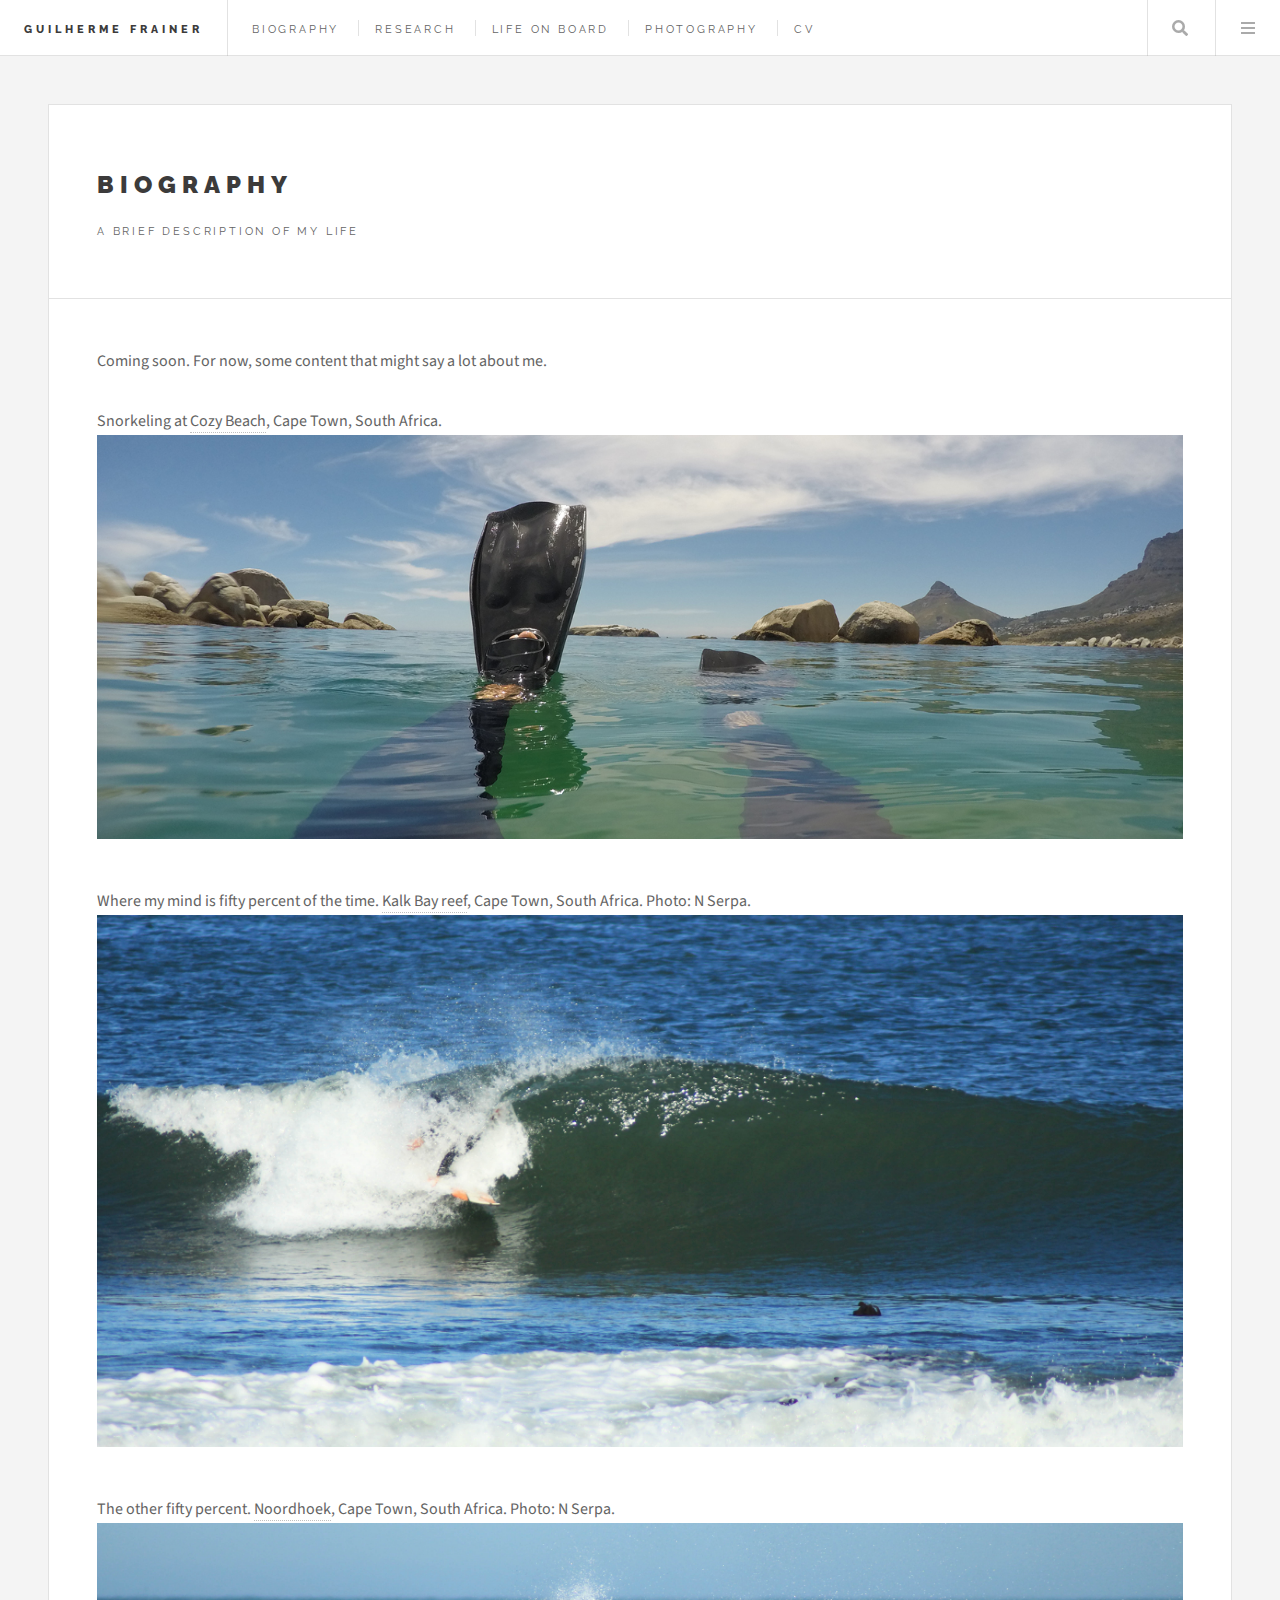
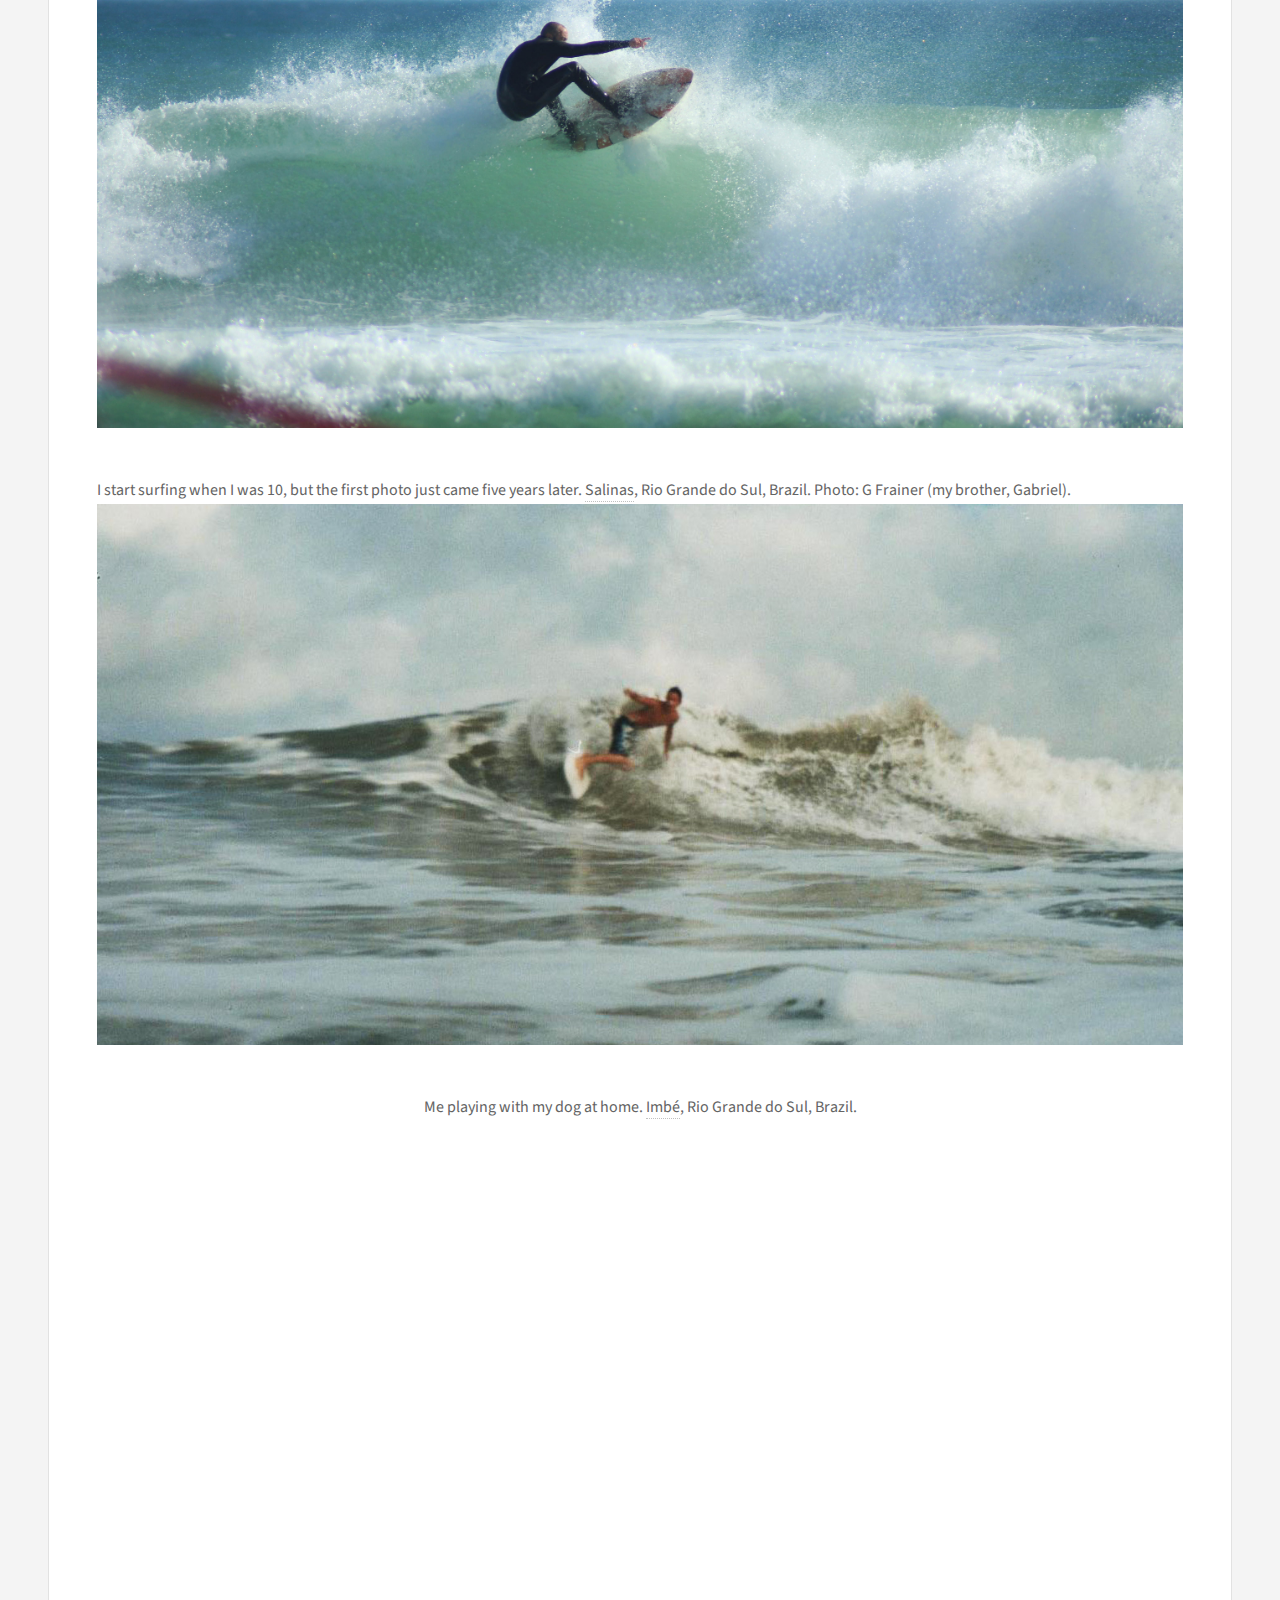
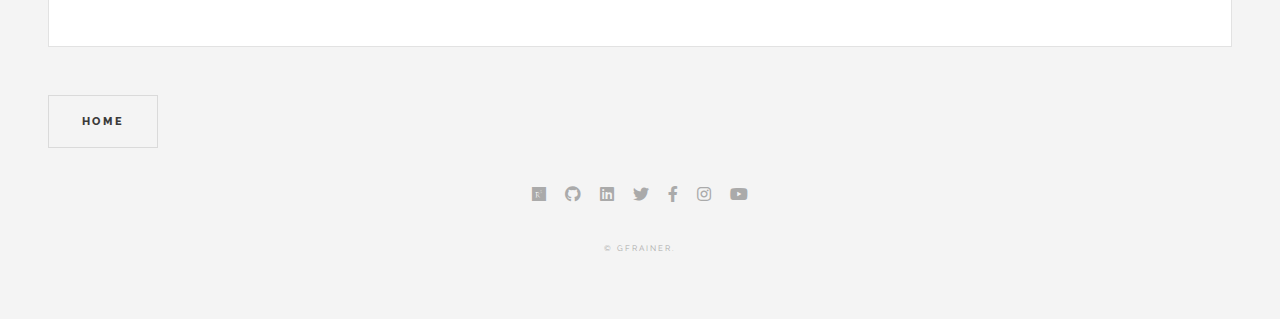
==== bio.html @ 06857633 "Update bio.html" ====
<!DOCTYPE HTML>
<!--
	Guilherme Frainer ~
-->
<html>
	<head>
		<title>Guilherme Frainer ~ Bio</title>
		<meta charset="utf-8" />
		<meta name="viewport" content="width=device-width, initial-scale=1, user-scalable=no" />
		<link rel="stylesheet" href="assets/css/main.css" />
	</head>
	<body class="single is-preload">

		<!-- Wrapper -->
			<div id="wrapper">

				<!-- Header -->
					<header id="header">
						<h1><a href="index.html">Guilherme Frainer</a></h1>
						<nav class="links">
							<ul>
								<li><a href="bio.html">Biography</a></li>
								<li><a href="research.html">Research</a></li>
								<li><a href="construction.html">Life on board</a></li>
								<li><a href="photography.html">Photography</a></li>
								<li><a href="CV.html">CV</a></li>
								
							</ul>             
						</nav>
            					
						<nav class="main">
							<ul>
								
								<li class="search">
									<a class="fa-search" href="#search">Search</a>
									<form id="search" method="get" action="#">
										<input type="text" name="query" placeholder="Search" />
									</form>
								</li>
								<li class="menu">
									<a class="fa-bars" href="#menu">Menu</a>
								</li>
							</ul>
						</nav>
					</header>

				<!-- Menu -->
					<section id="menu">

						<!-- Search -->
							<section>
								<form class="search" method="get" action="#">
									<input type="text" name="query" placeholder="Search" />
								</form>
							</section>

						<!-- Links -->
							<section>
								<ul class="links">
									<li>
										<a href="bio.html">
											<h3>Biography</h3>											
										</a>
									</li>
									<li>
										<a href="research.html">
											<h3>Research</h3>											
										</a>
									</li>
									<li>
										<a href="construction.html">
											<h3>Life on board</h3>											
										</a>
									</li>
									<li>
										<a href="photography.html">
											<h3>Photography</h3>											
										</a>
									</li>
									<li>
										<a href="CV.html">
											<h3>CV</h3>											
										</a>
									</li>
									
								</ul>
							</section>
              						<section>
								<ul class="links">
									<li>
										<a href="#">
											<h3>Português</h3>
                   								</a>
									</li>
								</ul>
             						</section>
						
					</section>

				<!-- Main -->
					<div id="main">

						<!-- Post -->
							<article class="post">
								<header>
									<div class="title">
										<h2><a href="#">Biography</a></h2>
										<p>A brief description of my life</p>
									
								</header>
								<p>Coming soon. For now, some content that might say a lot about me.</p>
								<fieldset>  
									<legend align=bottom>Snorkeling at <a href="https://goo.gl/maps/ZkLEnCQ9gWEzXW6V9">Cozy Beach</a>, Cape Town, South Africa.</legend>
								<span class="image featured"><img src="images/bio_1.jpg" alt="" /></span>
								</fieldset>
								
								<fieldset>  
									<legend align=bottom>Where my mind is fifty percent of the time. <a href="https://www.google.com/maps/place/34%C2%B007'31.5%22S+18%C2%B027'08.5%22E/@-34.125427,18.4513211,18z/data=!3m1!4b1!4m14!1m7!3m6!1s0x1dcc401612746cbb:0x565ccdbf9d30220b!2sKalk+Bay,+Cidade+do+Cabo,+7990!3b1!8m2!3d-34.1291678!4d18.4461507!3m5!1s0x0:0x3131e4f546a29426!7e2!8m2!3d-34.1254272!4d18.4523536">Kalk Bay reef</a>, Cape Town, South Africa. Photo: N Serpa.</legend>
								<span class="image featured"><img src="images/guisurf2.jpg" alt="" /></span>
								</fieldset>
									
								<fieldset>  
									<legend align=bottom>The other fifty percent. <a href="https://www.google.com/maps/place/34%C2%B005'58.6%22S+18%C2%B021'07.7%22E/@-34.099615,18.3499353,17z/data=!3m1!4b1!4m14!1m7!3m6!1s0x1dcc6bcd11adcb1f:0x4c80ccbf8b40e799!2sNoordhoek,+Cidade+do+Cabo,+7979!3b1!8m2!3d-34.0947539!4d18.3949661!3m5!1s0x0:0x195564d154cd1917!7e2!8m2!3d-34.0996146!4d18.3521245">Noordhoek</a>, Cape Town, South Africa. Photo: N Serpa.</legend>
								<span class="image featured"><img src="images/guisurf.jpg" alt="" /></span>
								</fieldset>
								<fieldset>  
									<legend align=bottom>I start surfing when I was 10, but the first photo just came five years later. <a href="https://www.google.com/maps/place/34%C2%B007'31.5%22S+18%C2%B027'08.5%22E/@-34.125427,18.4513211,18z/data=!3m1!4b1!4m14!1m7!3m6!1s0x1dcc401612746cbb:0x565ccdbf9d30220b!2sKalk+Bay,+Cidade+do+Cabo,+7990!3b1!8m2!3d-34.1291678!4d18.4461507!3m5!1s0x0:0x3131e4f546a29426!7e2!8m2!3d-34.1254272!4d18.4523536">Salinas</a>, Rio Grande do Sul, Brazil. Photo: G Frainer (my brother, Gabriel).</legend>
								<span class="image featured"><img src="images/guilherme_antiga.jpg" alt="" /></span>
								</fieldset>

									
								<center>  
									<span>
									<legend>Me playing with my dog at home. <a href="https://goo.gl/maps/We7s9fvyFiiEZryd7">Imbé</a>, Rio Grande do Sul, Brazil.</legend>
									
									<iframe width="100%" height="500" allowfullscreen="True" src="https://www.youtube.com/embed/_p-eiOA7cZI/"> 
									</iframe>
									</span>
								</center>
												     
									
							</article>
				<!-- Pagination -->
							<ul class="actions pagination">
								<li><a href="index.html" class="button large previous">Home</a></li>
								
							</ul>

					</div>

				<!-- Footer -->
					<section id="footer">
						<ul class="icons">
							<li><a href="https://www.researchgate.net/profile/Guilherme-Frainer/" class="icon brands fa-researchgate"><span class="label">ResearchGate</span></a></li>
							<li><a href="https://github.com/Gui-Frainer/" class="icon brands fa-github"><span class="label">Github</span></a></li>
							<li><a href="https://www.linkedin.com/in/guilherme-frainer-4b8982196/" class="icon brands fa-linkedin"><span class="label">Linkedin</span></a></li>
							<li><a href="https://twitter.com/FrainerGui/" class="icon brands fa-twitter"><span class="label">Twitter</span></a></li>
							<li><a href="https://www.facebook.com/gui.frainer/" class="icon brands fa-facebook-f"><span class="label">Facebook</span></a></li>
							<li><a href="https://www.instagram.com/guifrainer/" class="icon brands fa-instagram"><span class="label">Instagram</span></a></li>							
							<li><a href="https://www.youtube.com/channel/UCg4XxSPHQ_yOe7PRP_HHKfQ/" class="icon brands fa-youtube"><span class="label">YouTube</span></a></li>
						</ul>
						<p class="copyright">&copy; GFrainer.</p>
					</section>

			</div>

		<!-- Scripts -->
			<script src="assets/js/jquery.min.js"></script>
			<script src="assets/js/browser.min.js"></script>
			<script src="assets/js/breakpoints.min.js"></script>
			<script src="assets/js/util.js"></script>
			<script src="assets/js/main.js"></script>

	</body>
</html>
---- assets/css/main.css ----
@import url(fontawesome-all.min.css);
@import url("https://fonts.googleapis.com/css?family=Source+Sans+Pro:400,700|Raleway:400,800,900");

/*
	Future Imperfect by HTML5 UP
	html5up.net | @ajlkn
	Free for personal and commercial use under the CCA 3.0 license (html5up.net/license)
*/

html, body, div, span, applet, object,
iframe, h1, h2, h3, h4, h5, h6, p, blockquote,
pre, a, abbr, acronym, address, big, cite,
code, del, dfn, em, img, ins, kbd, q, s, samp,
small, strike, strong, sub, sup, tt, var, b,
u, i, center, dl, dt, dd, ol, ul, li, fieldset,
form, label, legend, table, caption, tbody,
tfoot, thead, tr, th, td, article, aside,
canvas, details, embed, figure, figcaption,
footer, header, hgroup, menu, nav, output, ruby,
section, summary, time, mark, audio, video {
	margin: 0;
	padding: 0;
	border: 0;
	font-size: 100%;
	font: inherit;
	vertical-align: baseline;}

article, aside, details, figcaption, figure,
footer, header, hgroup, menu, nav, section {
	display: block;}

body {
	line-height: 1;
}

ol, ul {
	list-style: none;
}

blockquote, q {
	quotes: none;
}

	blockquote:before, blockquote:after, q:before, q:after {
		content: '';
		content: none;
	}

table {
	border-collapse: collapse;
	border-spacing: 0;
}

body {
	-webkit-text-size-adjust: none;
}

mark {
	background-color: transparent;
	color: inherit;
}

input::-moz-focus-inner {
	border: 0;
	padding: 0;
}

input, select, textarea {
	-moz-appearance: none;
	-webkit-appearance: none;
	-ms-appearance: none;
	appearance: none;
}

/* Basic */

	@-ms-viewport {
		width: device-width;
	}

	body {
		-ms-overflow-style: scrollbar;
	}

	@media screen and (max-width: 480px) {

		html, body {
			min-width: 320px;
		}

	}

	html {
		box-sizing: border-box;
	}

	*, *:before, *:after {
		box-sizing: inherit;
	}

	body {
		background: #f4f4f4;
	}

		body.is-preload *, body.is-preload *:before, body.is-preload *:after {
			-moz-animation: none !important;
			-webkit-animation: none !important;
			-ms-animation: none !important;
			animation: none !important;
			-moz-transition: none !important;
			-webkit-transition: none !important;
			-ms-transition: none !important;
			transition: none !important;
		}

/* Type */

	body, input, select, textarea {
		color: #646464;
		font-family: "Source Sans Pro", Helvetica, sans-serif;
		font-size: 14pt;
		font-weight: 400;
		line-height: 1.75;
	}

		@media screen and (max-width: 1680px) {

			body, input, select, textarea {
				font-size: 12pt;
			}

		}

		@media screen and (max-width: 1280px) {

			body, input, select, textarea {
				font-size: 12pt;
			}

		}

		@media screen and (max-width: 980px) {

			body, input, select, textarea {
				font-size: 12pt;
			}

		}

		@media screen and (max-width: 736px) {

			body, input, select, textarea {
				font-size: 12pt;
			}

		}

		@media screen and (max-width: 480px) {

			body, input, select, textarea {
				font-size: 12pt;
			}

		}

	a {
		-moz-transition: color 0.2s ease, border-bottom-color 0.2s ease;
		-webkit-transition: color 0.2s ease, border-bottom-color 0.2s ease;
		-ms-transition: color 0.2s ease, border-bottom-color 0.2s ease;
		transition: color 0.2s ease, border-bottom-color 0.2s ease;
		border-bottom: dotted 1px rgba(160, 160, 160, 0.65);
		color: inherit;
		text-decoration: none;
	}

		a:before {
			-moz-transition: color 0.2s ease;
			-webkit-transition: color 0.2s ease;
			-ms-transition: color 0.2s ease;
			transition: color 0.2s ease;
		}

		a:hover {
			border-bottom-color: transparent;
			color: #2ebaae !important;
		}

			a:hover:before {
				color: #2ebaae !important;
			}

	strong, b {
		color: #3c3b3b;
		font-weight: 700;
	}

	em, i {
		font-style: italic;
	}

	p {
		margin: 0 0 2em 0;
	}

	h1, h2, h3, h4, h5, h6 {
		color: #3c3b3b;
		font-family: "Raleway", Helvetica, sans-serif;
		font-weight: 800;
		letter-spacing: 0.25em;
		line-height: 1.65;
		margin: 0 0 1em 0;
		text-transform: uppercase;
	}

		h1 a, h2 a, h3 a, h4 a, h5 a, h6 a {
			color: inherit;
			border-bottom: 0;
		}

	h2 {
		font-size: 1.1em;
	}

	h3 {
		font-size: 0.9em;
	}

	h4 {
		font-size: 0.7em;
	}

	h5 {
		font-size: 0.7em;
	}

	h6 {
		font-size: 0.7em;
	}

	sub {
		font-size: 0.8em;
		position: relative;
		top: 0.5em;
	}

	sup {
		font-size: 0.8em;
		position: relative;
		top: -0.5em;
	}

	blockquote {
		border-left: solid 4px rgba(160, 160, 160, 0.3);
		font-style: italic;
		margin: 0 0 2em 0;
		padding: 0.5em 0 0.5em 2em;
	}

	code {
		background: rgba(160, 160, 160, 0.075);
		border: solid 1px rgba(160, 160, 160, 0.3);
		font-family: "Courier New", monospace;
		font-size: 0.9em;
		margin: 0 0.25em;
		padding: 0.25em 0.65em;
	}

	pre {
		-webkit-overflow-scrolling: touch;
		font-family: "Courier New", monospace;
		font-size: 0.9em;
		margin: 0 0 2em 0;
	}

		pre code {
			display: block;
			line-height: 1.75em;
			padding: 1em 1.5em;
			overflow-x: auto;
		}

	hr {
		border: 0;
		border-bottom: solid 1px rgba(160, 160, 160, 0.3);
		margin: 2em 0;
	}

		hr.major {
			margin: 3em 0;
		}

	.align-left {
		text-align: left;
	}

	.align-center {
		text-align: center;
	}

	.align-right {
		text-align: right;
	}

/* Row */

	.row {
		display: flex;
		flex-wrap: wrap;
		box-sizing: border-box;
		align-items: stretch;
	}

		.row > * {
			box-sizing: border-box;
		}

		.row.gtr-uniform > * > :last-child {
			margin-bottom: 0;
		}

		.row.aln-left {
			justify-content: flex-start;
		}

		.row.aln-center {
			justify-content: center;
		}

		.row.aln-right {
			justify-content: flex-end;
		}

		.row.aln-top {
			align-items: flex-start;
		}

		.row.aln-middle {
			align-items: center;
		}

		.row.aln-bottom {
			align-items: flex-end;
		}

		.row > .imp {
			order: -1;
		}

		.row > .col-1 {
			width: 8.33333%;
		}

		.row > .off-1 {
			margin-left: 8.33333%;
		}

		.row > .col-2 {
			width: 16.66667%;
		}

		.row > .off-2 {
			margin-left: 16.66667%;
		}

		.row > .col-3 {
			width: 25%;
		}

		.row > .off-3 {
			margin-left: 25%;
		}

		.row > .col-4 {
			width: 33.33333%;
		}

		.row > .off-4 {
			margin-left: 33.33333%;
		}

		.row > .col-5 {
			width: 41.66667%;
		}

		.row > .off-5 {
			margin-left: 41.66667%;
		}

		.row > .col-6 {
			width: 50%;
		}

		.row > .off-6 {
			margin-left: 50%;
		}

		.row > .col-7 {
			width: 58.33333%;
		}

		.row > .off-7 {
			margin-left: 58.33333%;
		}

		.row > .col-8 {
			width: 66.66667%;
		}

		.row > .off-8 {
			margin-left: 66.66667%;
		}

		.row > .col-9 {
			width: 75%;
		}

		.row > .off-9 {
			margin-left: 75%;
		}

		.row > .col-10 {
			width: 83.33333%;
		}

		.row > .off-10 {
			margin-left: 83.33333%;
		}

		.row > .col-11 {
			width: 91.66667%;
		}

		.row > .off-11 {
			margin-left: 91.66667%;
		}

		.row > .col-12 {
			width: 100%;
		}

		.row > .off-12 {
			margin-left: 100%;
		}

		.row.gtr-0 {
			margin-top: 0;
			margin-left: 0em;
		}

			.row.gtr-0 > * {
				padding: 0 0 0 0em;
			}

			.row.gtr-0.gtr-uniform {
				margin-top: 0em;
			}

				.row.gtr-0.gtr-uniform > * {
					padding-top: 0em;
				}

		.row.gtr-25 {
			margin-top: 0;
			margin-left: -0.25em;
		}

			.row.gtr-25 > * {
				padding: 0 0 0 0.25em;
			}

			.row.gtr-25.gtr-uniform {
				margin-top: -0.25em;
			}

				.row.gtr-25.gtr-uniform > * {
					padding-top: 0.25em;
				}

		.row.gtr-50 {
			margin-top: 0;
			margin-left: -0.5em;
		}

			.row.gtr-50 > * {
				padding: 0 0 0 0.5em;
			}

			.row.gtr-50.gtr-uniform {
				margin-top: -0.5em;
			}

				.row.gtr-50.gtr-uniform > * {
					padding-top: 0.5em;
				}

		.row {
			margin-top: 0;
			margin-left: -1em;
		}

			.row > * {
				padding: 0 0 0 1em;
			}

			.row.gtr-uniform {
				margin-top: -1em;
			}

				.row.gtr-uniform > * {
					padding-top: 1em;
				}

		.row.gtr-150 {
			margin-top: 0;
			margin-left: -1.5em;
		}

			.row.gtr-150 > * {
				padding: 0 0 0 1.5em;
			}

			.row.gtr-150.gtr-uniform {
				margin-top: -1.5em;
			}

				.row.gtr-150.gtr-uniform > * {
					padding-top: 1.5em;
				}

		.row.gtr-200 {
			margin-top: 0;
			margin-left: -2em;
		}

			.row.gtr-200 > * {
				padding: 0 0 0 2em;
			}

			.row.gtr-200.gtr-uniform {
				margin-top: -2em;
			}

				.row.gtr-200.gtr-uniform > * {
					padding-top: 2em;
				}

		@media screen and (max-width: 1680px) {

			.row {
				display: flex;
				flex-wrap: wrap;
				box-sizing: border-box;
				align-items: stretch;
			}

				.row > * {
					box-sizing: border-box;
				}

				.row.gtr-uniform > * > :last-child {
					margin-bottom: 0;
				}

				.row.aln-left {
					justify-content: flex-start;
				}

				.row.aln-center {
					justify-content: center;
				}

				.row.aln-right {
					justify-content: flex-end;
				}

				.row.aln-top {
					align-items: flex-start;
				}

				.row.aln-middle {
					align-items: center;
				}

				.row.aln-bottom {
					align-items: flex-end;
				}

				.row > .imp-xlarge {
					order: -1;
				}

				.row > .col-1-xlarge {
					width: 8.33333%;
				}

				.row > .off-1-xlarge {
					margin-left: 8.33333%;
				}

				.row > .col-2-xlarge {
					width: 16.66667%;
				}

				.row > .off-2-xlarge {
					margin-left: 16.66667%;
				}

				.row > .col-3-xlarge {
					width: 25%;
				}

				.row > .off-3-xlarge {
					margin-left: 25%;
				}

				.row > .col-4-xlarge {
					width: 33.33333%;
				}

				.row > .off-4-xlarge {
					margin-left: 33.33333%;
				}

				.row > .col-5-xlarge {
					width: 41.66667%;
				}

				.row > .off-5-xlarge {
					margin-left: 41.66667%;
				}

				.row > .col-6-xlarge {
					width: 50%;
				}

				.row > .off-6-xlarge {
					margin-left: 50%;
				}

				.row > .col-7-xlarge {
					width: 58.33333%;
				}

				.row > .off-7-xlarge {
					margin-left: 58.33333%;
				}

				.row > .col-8-xlarge {
					width: 66.66667%;
				}

				.row > .off-8-xlarge {
					margin-left: 66.66667%;
				}

				.row > .col-9-xlarge {
					width: 75%;
				}

				.row > .off-9-xlarge {
					margin-left: 75%;
				}

				.row > .col-10-xlarge {
					width: 83.33333%;
				}

				.row > .off-10-xlarge {
					margin-left: 83.33333%;
				}

				.row > .col-11-xlarge {
					width: 91.66667%;
				}

				.row > .off-11-xlarge {
					margin-left: 91.66667%;
				}

				.row > .col-12-xlarge {
					width: 100%;
				}

				.row > .off-12-xlarge {
					margin-left: 100%;
				}

				.row.gtr-0 {
					margin-top: 0;
					margin-left: 0em;
				}

					.row.gtr-0 > * {
						padding: 0 0 0 0em;
					}

					.row.gtr-0.gtr-uniform {
						margin-top: 0em;
					}

						.row.gtr-0.gtr-uniform > * {
							padding-top: 0em;
						}

				.row.gtr-25 {
					margin-top: 0;
					margin-left: -0.25em;
				}

					.row.gtr-25 > * {
						padding: 0 0 0 0.25em;
					}

					.row.gtr-25.gtr-uniform {
						margin-top: -0.25em;
					}

						.row.gtr-25.gtr-uniform > * {
							padding-top: 0.25em;
						}

				.row.gtr-50 {
					margin-top: 0;
					margin-left: -0.5em;
				}

					.row.gtr-50 > * {
						padding: 0 0 0 0.5em;
					}

					.row.gtr-50.gtr-uniform {
						margin-top: -0.5em;
					}

						.row.gtr-50.gtr-uniform > * {
							padding-top: 0.5em;
						}

				.row {
					margin-top: 0;
					margin-left: -1em;
				}

					.row > * {
						padding: 0 0 0 1em;
					}

					.row.gtr-uniform {
						margin-top: -1em;
					}

						.row.gtr-uniform > * {
							padding-top: 1em;
						}

				.row.gtr-150 {
					margin-top: 0;
					margin-left: -1.5em;
				}

					.row.gtr-150 > * {
						padding: 0 0 0 1.5em;
					}

					.row.gtr-150.gtr-uniform {
						margin-top: -1.5em;
					}

						.row.gtr-150.gtr-uniform > * {
							padding-top: 1.5em;
						}

				.row.gtr-200 {
					margin-top: 0;
					margin-left: -2em;
				}

					.row.gtr-200 > * {
						padding: 0 0 0 2em;
					}

					.row.gtr-200.gtr-uniform {
						margin-top: -2em;
					}

						.row.gtr-200.gtr-uniform > * {
							padding-top: 2em;
						}

		}

		@media screen and (max-width: 1280px) {

			.row {
				display: flex;
				flex-wrap: wrap;
				box-sizing: border-box;
				align-items: stretch;
			}

				.row > * {
					box-sizing: border-box;
				}

				.row.gtr-uniform > * > :last-child {
					margin-bottom: 0;
				}

				.row.aln-left {
					justify-content: flex-start;
				}

				.row.aln-center {
					justify-content: center;
				}

				.row.aln-right {
					justify-content: flex-end;
				}

				.row.aln-top {
					align-items: flex-start;
				}

				.row.aln-middle {
					align-items: center;
				}

				.row.aln-bottom {
					align-items: flex-end;
				}

				.row > .imp-large {
					order: -1;
				}

				.row > .col-1-large {
					width: 8.33333%;
				}

				.row > .off-1-large {
					margin-left: 8.33333%;
				}

				.row > .col-2-large {
					width: 16.66667%;
				}

				.row > .off-2-large {
					margin-left: 16.66667%;
				}

				.row > .col-3-large {
					width: 25%;
				}

				.row > .off-3-large {
					margin-left: 25%;
				}

				.row > .col-4-large {
					width: 33.33333%;
				}

				.row > .off-4-large {
					margin-left: 33.33333%;
				}

				.row > .col-5-large {
					width: 41.66667%;
				}

				.row > .off-5-large {
					margin-left: 41.66667%;
				}

				.row > .col-6-large {
					width: 50%;
				}

				.row > .off-6-large {
					margin-left: 50%;
				}

				.row > .col-7-large {
					width: 58.33333%;
				}

				.row > .off-7-large {
					margin-left: 58.33333%;
				}

				.row > .col-8-large {
					width: 66.66667%;
				}

				.row > .off-8-large {
					margin-left: 66.66667%;
				}

				.row > .col-9-large {
					width: 75%;
				}

				.row > .off-9-large {
					margin-left: 75%;
				}

				.row > .col-10-large {
					width: 83.33333%;
				}

				.row > .off-10-large {
					margin-left: 83.33333%;
				}

				.row > .col-11-large {
					width: 91.66667%;
				}

				.row > .off-11-large {
					margin-left: 91.66667%;
				}

				.row > .col-12-large {
					width: 100%;
				}

				.row > .off-12-large {
					margin-left: 100%;
				}

				.row.gtr-0 {
					margin-top: 0;
					margin-left: 0em;
				}

					.row.gtr-0 > * {
						padding: 0 0 0 0em;
					}

					.row.gtr-0.gtr-uniform {
						margin-top: 0em;
					}

						.row.gtr-0.gtr-uniform > * {
							padding-top: 0em;
						}

				.row.gtr-25 {
					margin-top: 0;
					margin-left: -0.25em;
				}

					.row.gtr-25 > * {
						padding: 0 0 0 0.25em;
					}

					.row.gtr-25.gtr-uniform {
						margin-top: -0.25em;
					}

						.row.gtr-25.gtr-uniform > * {
							padding-top: 0.25em;
						}

				.row.gtr-50 {
					margin-top: 0;
					margin-left: -0.5em;
				}

					.row.gtr-50 > * {
						padding: 0 0 0 0.5em;
					}

					.row.gtr-50.gtr-uniform {
						margin-top: -0.5em;
					}

						.row.gtr-50.gtr-uniform > * {
							padding-top: 0.5em;
						}

				.row {
					margin-top: 0;
					margin-left: -1em;
				}

					.row > * {
						padding: 0 0 0 1em;
					}

					.row.gtr-uniform {
						margin-top: -1em;
					}

						.row.gtr-uniform > * {
							padding-top: 1em;
						}

				.row.gtr-150 {
					margin-top: 0;
					margin-left: -1.5em;
				}

					.row.gtr-150 > * {
						padding: 0 0 0 1.5em;
					}

					.row.gtr-150.gtr-uniform {
						margin-top: -1.5em;
					}

						.row.gtr-150.gtr-uniform > * {
							padding-top: 1.5em;
						}

				.row.gtr-200 {
					margin-top: 0;
					margin-left: -2em;
				}

					.row.gtr-200 > * {
						padding: 0 0 0 2em;
					}

					.row.gtr-200.gtr-uniform {
						margin-top: -2em;
					}

						.row.gtr-200.gtr-uniform > * {
							padding-top: 2em;
						}

		}

		@media screen and (max-width: 980px) {

			.row {
				display: flex;
				flex-wrap: wrap;
				box-sizing: border-box;
				align-items: stretch;
			}

				.row > * {
					box-sizing: border-box;
				}

				.row.gtr-uniform > * > :last-child {
					margin-bottom: 0;
				}

				.row.aln-left {
					justify-content: flex-start;
				}

				.row.aln-center {
					justify-content: center;
				}

				.row.aln-right {
					justify-content: flex-end;
				}

				.row.aln-top {
					align-items: flex-start;
				}

				.row.aln-middle {
					align-items: center;
				}

				.row.aln-bottom {
					align-items: flex-end;
				}

				.row > .imp-medium {
					order: -1;
				}

				.row > .col-1-medium {
					width: 8.33333%;
				}

				.row > .off-1-medium {
					margin-left: 8.33333%;
				}

				.row > .col-2-medium {
					width: 16.66667%;
				}

				.row > .off-2-medium {
					margin-left: 16.66667%;
				}

				.row > .col-3-medium {
					width: 25%;
				}

				.row > .off-3-medium {
					margin-left: 25%;
				}

				.row > .col-4-medium {
					width: 33.33333%;
				}

				.row > .off-4-medium {
					margin-left: 33.33333%;
				}

				.row > .col-5-medium {
					width: 41.66667%;
				}

				.row > .off-5-medium {
					margin-left: 41.66667%;
				}

				.row > .col-6-medium {
					width: 50%;
				}

				.row > .off-6-medium {
					margin-left: 50%;
				}

				.row > .col-7-medium {
					width: 58.33333%;
				}

				.row > .off-7-medium {
					margin-left: 58.33333%;
				}

				.row > .col-8-medium {
					width: 66.66667%;
				}

				.row > .off-8-medium {
					margin-left: 66.66667%;
				}

				.row > .col-9-medium {
					width: 75%;
				}

				.row > .off-9-medium {
					margin-left: 75%;
				}

				.row > .col-10-medium {
					width: 83.33333%;
				}

				.row > .off-10-medium {
					margin-left: 83.33333%;
				}

				.row > .col-11-medium {
					width: 91.66667%;
				}

				.row > .off-11-medium {
					margin-left: 91.66667%;
				}

				.row > .col-12-medium {
					width: 100%;
				}

				.row > .off-12-medium {
					margin-left: 100%;
				}

				.row.gtr-0 {
					margin-top: 0;
					margin-left: 0em;
				}

					.row.gtr-0 > * {
						padding: 0 0 0 0em;
					}

					.row.gtr-0.gtr-uniform {
						margin-top: 0em;
					}

						.row.gtr-0.gtr-uniform > * {
							padding-top: 0em;
						}

				.row.gtr-25 {
					margin-top: 0;
					margin-left: -0.25em;
				}

					.row.gtr-25 > * {
						padding: 0 0 0 0.25em;
					}

					.row.gtr-25.gtr-uniform {
						margin-top: -0.25em;
					}

						.row.gtr-25.gtr-uniform > * {
							padding-top: 0.25em;
						}

				.row.gtr-50 {
					margin-top: 0;
					margin-left: -0.5em;
				}

					.row.gtr-50 > * {
						padding: 0 0 0 0.5em;
					}

					.row.gtr-50.gtr-uniform {
						margin-top: -0.5em;
					}

						.row.gtr-50.gtr-uniform > * {
							padding-top: 0.5em;
						}

				.row {
					margin-top: 0;
					margin-left: -1em;
				}

					.row > * {
						padding: 0 0 0 1em;
					}

					.row.gtr-uniform {
						margin-top: -1em;
					}

						.row.gtr-uniform > * {
							padding-top: 1em;
						}

				.row.gtr-150 {
					margin-top: 0;
					margin-left: -1.5em;
				}

					.row.gtr-150 > * {
						padding: 0 0 0 1.5em;
					}

					.row.gtr-150.gtr-uniform {
						margin-top: -1.5em;
					}

						.row.gtr-150.gtr-uniform > * {
							padding-top: 1.5em;
						}

				.row.gtr-200 {
					margin-top: 0;
					margin-left: -2em;
				}

					.row.gtr-200 > * {
						padding: 0 0 0 2em;
					}

					.row.gtr-200.gtr-uniform {
						margin-top: -2em;
					}

						.row.gtr-200.gtr-uniform > * {
							padding-top: 2em;
						}

		}

		@media screen and (max-width: 736px) {

			.row {
				display: flex;
				flex-wrap: wrap;
				box-sizing: border-box;
				align-items: stretch;
			}

				.row > * {
					box-sizing: border-box;
				}

				.row.gtr-uniform > * > :last-child {
					margin-bottom: 0;
				}

				.row.aln-left {
					justify-content: flex-start;
				}

				.row.aln-center {
					justify-content: center;
				}

				.row.aln-right {
					justify-content: flex-end;
				}

				.row.aln-top {
					align-items: flex-start;
				}

				.row.aln-middle {
					align-items: center;
				}

				.row.aln-bottom {
					align-items: flex-end;
				}

				.row > .imp-small {
					order: -1;
				}

				.row > .col-1-small {
					width: 8.33333%;
				}

				.row > .off-1-small {
					margin-left: 8.33333%;
				}

				.row > .col-2-small {
					width: 16.66667%;
				}

				.row > .off-2-small {
					margin-left: 16.66667%;
				}

				.row > .col-3-small {
					width: 25%;
				}

				.row > .off-3-small {
					margin-left: 25%;
				}

				.row > .col-4-small {
					width: 33.33333%;
				}

				.row > .off-4-small {
					margin-left: 33.33333%;
				}

				.row > .col-5-small {
					width: 41.66667%;
				}

				.row > .off-5-small {
					margin-left: 41.66667%;
				}

				.row > .col-6-small {
					width: 50%;
				}

				.row > .off-6-small {
					margin-left: 50%;
				}

				.row > .col-7-small {
					width: 58.33333%;
				}

				.row > .off-7-small {
					margin-left: 58.33333%;
				}

				.row > .col-8-small {
					width: 66.66667%;
				}

				.row > .off-8-small {
					margin-left: 66.66667%;
				}

				.row > .col-9-small {
					width: 75%;
				}

				.row > .off-9-small {
					margin-left: 75%;
				}

				.row > .col-10-small {
					width: 83.33333%;
				}

				.row > .off-10-small {
					margin-left: 83.33333%;
				}

				.row > .col-11-small {
					width: 91.66667%;
				}

				.row > .off-11-small {
					margin-left: 91.66667%;
				}

				.row > .col-12-small {
					width: 100%;
				}

				.row > .off-12-small {
					margin-left: 100%;
				}

				.row.gtr-0 {
					margin-top: 0;
					margin-left: 0em;
				}

					.row.gtr-0 > * {
						padding: 0 0 0 0em;
					}

					.row.gtr-0.gtr-uniform {
						margin-top: 0em;
					}

						.row.gtr-0.gtr-uniform > * {
							padding-top: 0em;
						}

				.row.gtr-25 {
					margin-top: 0;
					margin-left: -0.25em;
				}

					.row.gtr-25 > * {
						padding: 0 0 0 0.25em;
					}

					.row.gtr-25.gtr-uniform {
						margin-top: -0.25em;
					}

						.row.gtr-25.gtr-uniform > * {
							padding-top: 0.25em;
						}

				.row.gtr-50 {
					margin-top: 0;
					margin-left: -0.5em;
				}

					.row.gtr-50 > * {
						padding: 0 0 0 0.5em;
					}

					.row.gtr-50.gtr-uniform {
						margin-top: -0.5em;
					}

						.row.gtr-50.gtr-uniform > * {
							padding-top: 0.5em;
						}

				.row {
					margin-top: 0;
					margin-left: -1em;
				}

					.row > * {
						padding: 0 0 0 1em;
					}

					.row.gtr-uniform {
						margin-top: -1em;
					}

						.row.gtr-uniform > * {
							padding-top: 1em;
						}

				.row.gtr-150 {
					margin-top: 0;
					margin-left: -1.5em;
				}

					.row.gtr-150 > * {
						padding: 0 0 0 1.5em;
					}

					.row.gtr-150.gtr-uniform {
						margin-top: -1.5em;
					}

						.row.gtr-150.gtr-uniform > * {
							padding-top: 1.5em;
						}

				.row.gtr-200 {
					margin-top: 0;
					margin-left: -2em;
				}

					.row.gtr-200 > * {
						padding: 0 0 0 2em;
					}

					.row.gtr-200.gtr-uniform {
						margin-top: -2em;
					}

						.row.gtr-200.gtr-uniform > * {
							padding-top: 2em;
						}

		}

		@media screen and (max-width: 480px) {

			.row {
				display: flex;
				flex-wrap: wrap;
				box-sizing: border-box;
				align-items: stretch;
			}

				.row > * {
					box-sizing: border-box;
				}

				.row.gtr-uniform > * > :last-child {
					margin-bottom: 0;
				}

				.row.aln-left {
					justify-content: flex-start;
				}

				.row.aln-center {
					justify-content: center;
				}

				.row.aln-right {
					justify-content: flex-end;
				}

				.row.aln-top {
					align-items: flex-start;
				}

				.row.aln-middle {
					align-items: center;
				}

				.row.aln-bottom {
					align-items: flex-end;
				}

				.row > .imp-xsmall {
					order: -1;
				}

				.row > .col-1-xsmall {
					width: 8.33333%;
				}

				.row > .off-1-xsmall {
					margin-left: 8.33333%;
				}

				.row > .col-2-xsmall {
					width: 16.66667%;
				}

				.row > .off-2-xsmall {
					margin-left: 16.66667%;
				}

				.row > .col-3-xsmall {
					width: 25%;
				}

				.row > .off-3-xsmall {
					margin-left: 25%;
				}

				.row > .col-4-xsmall {
					width: 33.33333%;
				}

				.row > .off-4-xsmall {
					margin-left: 33.33333%;
				}

				.row > .col-5-xsmall {
					width: 41.66667%;
				}

				.row > .off-5-xsmall {
					margin-left: 41.66667%;
				}

				.row > .col-6-xsmall {
					width: 50%;
				}

				.row > .off-6-xsmall {
					margin-left: 50%;
				}

				.row > .col-7-xsmall {
					width: 58.33333%;
				}

				.row > .off-7-xsmall {
					margin-left: 58.33333%;
				}

				.row > .col-8-xsmall {
					width: 66.66667%;
				}

				.row > .off-8-xsmall {
					margin-left: 66.66667%;
				}

				.row > .col-9-xsmall {
					width: 75%;
				}

				.row > .off-9-xsmall {
					margin-left: 75%;
				}

				.row > .col-10-xsmall {
					width: 83.33333%;
				}

				.row > .off-10-xsmall {
					margin-left: 83.33333%;
				}

				.row > .col-11-xsmall {
					width: 91.66667%;
				}

				.row > .off-11-xsmall {
					margin-left: 91.66667%;
				}

				.row > .col-12-xsmall {
					width: 100%;
				}

				.row > .off-12-xsmall {
					margin-left: 100%;
				}

				.row.gtr-0 {
					margin-top: 0;
					margin-left: 0em;
				}

					.row.gtr-0 > * {
						padding: 0 0 0 0em;
					}

					.row.gtr-0.gtr-uniform {
						margin-top: 0em;
					}

						.row.gtr-0.gtr-uniform > * {
							padding-top: 0em;
						}

				.row.gtr-25 {
					margin-top: 0;
					margin-left: -0.25em;
				}

					.row.gtr-25 > * {
						padding: 0 0 0 0.25em;
					}

					.row.gtr-25.gtr-uniform {
						margin-top: -0.25em;
					}

						.row.gtr-25.gtr-uniform > * {
							padding-top: 0.25em;
						}

				.row.gtr-50 {
					margin-top: 0;
					margin-left: -0.5em;
				}

					.row.gtr-50 > * {
						padding: 0 0 0 0.5em;
					}

					.row.gtr-50.gtr-uniform {
						margin-top: -0.5em;
					}

						.row.gtr-50.gtr-uniform > * {
							padding-top: 0.5em;
						}

				.row {
					margin-top: 0;
					margin-left: -1em;
				}

					.row > * {
						padding: 0 0 0 1em;
					}

					.row.gtr-uniform {
						margin-top: -1em;
					}

						.row.gtr-uniform > * {
							padding-top: 1em;
						}

				.row.gtr-150 {
					margin-top: 0;
					margin-left: -1.5em;
				}

					.row.gtr-150 > * {
						padding: 0 0 0 1.5em;
					}

					.row.gtr-150.gtr-uniform {
						margin-top: -1.5em;
					}

						.row.gtr-150.gtr-uniform > * {
							padding-top: 1.5em;
						}

				.row.gtr-200 {
					margin-top: 0;
					margin-left: -2em;
				}

					.row.gtr-200 > * {
						padding: 0 0 0 2em;
					}

					.row.gtr-200.gtr-uniform {
						margin-top: -2em;
					}

						.row.gtr-200.gtr-uniform > * {
							padding-top: 2em;
						}

		}

/* Author */

	.author {
		display: -moz-flex;
		display: -webkit-flex;
		display: -ms-flex;
		display: flex;
		-moz-flex-direction: row;
		-webkit-flex-direction: row;
		-ms-flex-direction: row;
		flex-direction: row;
		-moz-align-items: center;
		-webkit-align-items: center;
		-ms-align-items: center;
		align-items: center;
		-moz-justify-content: -moz-flex-end;
		-webkit-justify-content: -webkit-flex-end;
		-ms-justify-content: -ms-flex-end;
		justify-content: flex-end;
		border-bottom: 0;
		font-family: "Raleway", Helvetica, sans-serif;
		font-size: 0.6em;
		font-weight: 400;
		letter-spacing: 0.25em;
		text-transform: uppercase;
		white-space: nowrap;
	}

		.author .name {
			-moz-transition: border-bottom-color 0.2s ease;
			-webkit-transition: border-bottom-color 0.2s ease;
			-ms-transition: border-bottom-color 0.2s ease;
			transition: border-bottom-color 0.2s ease;
			border-bottom: dotted 1px rgba(160, 160, 160, 0.65);
			display: block;
			margin: 0 1.5em 0 0;
		}

		.author img {
			border-radius: 100%;
			display: block;
			width: 7em;
		}

		.author:hover .name {
			border-bottom-color: transparent;
		}

/* Blurb */

	.blurb h2 {
		font-size: 0.8em;
		margin: 0 0 1.5em 0;
	}

	.blurb h3 {
		font-size: 0.7em;
	}

	.blurb p {
		font-size: 0.9em;
	}

/* Box */

	.box {
		border: solid 1px rgba(160, 160, 160, 0.3);
		margin-bottom: 2em;
		padding: 1.5em;
	}

		.box > :last-child,
		.box > :last-child > :last-child,
		.box > :last-child > :last-child > :last-child {
			margin-bottom: 0;
		}

		.box.alt {
			border: 0;
			border-radius: 0;
			padding: 0;
		}

/* Button */

	input[type="submit"],
	input[type="reset"],
	input[type="button"],
	button,
	.button {
		-moz-appearance: none;
		-webkit-appearance: none;
		-ms-appearance: none;
		appearance: none;
		-moz-transition: background-color 0.2s ease, box-shadow 0.2s ease, color 0.2s ease;
		-webkit-transition: background-color 0.2s ease, box-shadow 0.2s ease, color 0.2s ease;
		-ms-transition: background-color 0.2s ease, box-shadow 0.2s ease, color 0.2s ease;
		transition: background-color 0.2s ease, box-shadow 0.2s ease, color 0.2s ease;
		background-color: transparent;
		border: 0;
		box-shadow: inset 0 0 0 1px rgba(160, 160, 160, 0.3);
		color: #3c3b3b !important;
		cursor: pointer;
		display: inline-block;
		font-family: "Raleway", Helvetica, sans-serif;
		font-size: 0.6em;
		font-weight: 800;
		height: 4.8125em;
		letter-spacing: 0.25em;
		line-height: 4.8125em;
		padding: 0 2.5em;
		text-align: center;
		text-decoration: none;
		text-transform: uppercase;
		white-space: nowrap;
	}

		input[type="submit"]:hover,
		input[type="reset"]:hover,
		input[type="button"]:hover,
		button:hover,
		.button:hover {
			box-shadow: inset 0 0 0 1px #2ebaae;
			color: #2ebaae !important;
		}

			input[type="submit"]:hover:active,
			input[type="reset"]:hover:active,
			input[type="button"]:hover:active,
			button:hover:active,
			.button:hover:active {
				background-color: rgba(46, 186, 174, 0.05);
			}

		input[type="submit"]:before, input[type="submit"]:after,
		input[type="reset"]:before,
		input[type="reset"]:after,
		input[type="button"]:before,
		input[type="button"]:after,
		button:before,
		button:after,
		.button:before,
		.button:after {
			color: #aaaaaa;
			position: relative;
		}

		input[type="submit"]:before,
		input[type="reset"]:before,
		input[type="button"]:before,
		button:before,
		.button:before {
			left: -1em;
			padding: 0 0 0 0.75em;
		}

		input[type="submit"]:after,
		input[type="reset"]:after,
		input[type="button"]:after,
		button:after,
		.button:after {
			left: 1em;
			padding: 0 0.75em 0 0;
		}

		input[type="submit"].fit,
		input[type="reset"].fit,
		input[type="button"].fit,
		button.fit,
		.button.fit {
			width: 100%;
		}

		input[type="submit"].large,
		input[type="reset"].large,
		input[type="button"].large,
		button.large,
		.button.large {
			font-size: 0.7em;
			padding: 0 3em;
		}

		input[type="submit"].small,
		input[type="reset"].small,
		input[type="button"].small,
		button.small,
		.button.small {
			font-size: 0.5em;
		}

		input[type="submit"].disabled, input[type="submit"]:disabled,
		input[type="reset"].disabled,
		input[type="reset"]:disabled,
		input[type="button"].disabled,
		input[type="button"]:disabled,
		button.disabled,
		button:disabled,
		.button.disabled,
		.button:disabled {
			pointer-events: none;
			color: rgba(160, 160, 160, 0.3) !important;
		}

			input[type="submit"].disabled:before, input[type="submit"]:disabled:before,
			input[type="reset"].disabled:before,
			input[type="reset"]:disabled:before,
			input[type="button"].disabled:before,
			input[type="button"]:disabled:before,
			button.disabled:before,
			button:disabled:before,
			.button.disabled:before,
			.button:disabled:before {
				color: rgba(160, 160, 160, 0.3) !important;
			}

/* Form */

	form {
		margin: 0 0 2em 0;
	}

		form.search {
			text-decoration: none;
			position: relative;
		}

			form.search:before {
				-moz-osx-font-smoothing: grayscale;
				-webkit-font-smoothing: antialiased;
				display: inline-block;
				font-style: normal;
				font-variant: normal;
				text-rendering: auto;
				line-height: 1;
				text-transform: none !important;
				font-family: 'Font Awesome 5 Free';
				font-weight: 900;
			}

			form.search:before {
				color: #aaaaaa;
				content: '\f002';
				display: block;
				height: 2.75em;
				left: 0;
				line-height: 2.75em;
				position: absolute;
				text-align: center;
				top: 0;
				width: 2.5em;
			}

			form.search > input:first-child {
				padding-left: 2.5em;
			}

	label {
		color: #3c3b3b;
		display: block;
		font-size: 0.9em;
		font-weight: 700;
		margin: 0 0 1em 0;
	}

	input[type="text"],
	input[type="password"],
	input[type="email"],
	input[type="tel"],
	select,
	textarea {
		-moz-appearance: none;
		-webkit-appearance: none;
		-ms-appearance: none;
		appearance: none;
		background: rgba(160, 160, 160, 0.075);
		border: none;
		border: solid 1px rgba(160, 160, 160, 0.3);
		border-radius: 0;
		color: inherit;
		display: block;
		outline: 0;
		padding: 0 1em;
		text-decoration: none;
		width: 100%;
	}

		input[type="text"]:invalid,
		input[type="password"]:invalid,
		input[type="email"]:invalid,
		input[type="tel"]:invalid,
		select:invalid,
		textarea:invalid {
			box-shadow: none;
		}

		input[type="text"]:focus,
		input[type="password"]:focus,
		input[type="email"]:focus,
		input[type="tel"]:focus,
		select:focus,
		textarea:focus {
			border-color: #2ebaae;
			box-shadow: inset 0 0 0 1px #2ebaae;
		}

	.select-wrapper {
		text-decoration: none;
		display: block;
		position: relative;
	}

		.select-wrapper:before {
			-moz-osx-font-smoothing: grayscale;
			-webkit-font-smoothing: antialiased;
			display: inline-block;
			font-style: normal;
			font-variant: normal;
			text-rendering: auto;
			line-height: 1;
			text-transform: none !important;
			font-family: 'Font Awesome 5 Free';
			font-weight: 900;
		}

		.select-wrapper:before {
			color: rgba(160, 160, 160, 0.3);
			content: '\f078';
			display: block;
			height: 2.75em;
			line-height: 2.75em;
			pointer-events: none;
			position: absolute;
			right: 0;
			text-align: center;
			top: 0;
			width: 2.75em;
		}

		.select-wrapper select::-ms-expand {
			display: none;
		}

	select {
		background-image: url("data:image/svg+xml;charset=utf8,%3Csvg xmlns='http://www.w3.org/2000/svg' width='40' height='40' preserveAspectRatio='none' viewBox='0 0 40 40'%3E%3Cpath d='M9.4,12.3l10.4,10.4l10.4-10.4c0.2-0.2,0.5-0.4,0.9-0.4c0.3,0,0.6,0.1,0.9,0.4l3.3,3.3c0.2,0.2,0.4,0.5,0.4,0.9 c0,0.4-0.1,0.6-0.4,0.9L20.7,31.9c-0.2,0.2-0.5,0.4-0.9,0.4c-0.3,0-0.6-0.1-0.9-0.4L4.3,17.3c-0.2-0.2-0.4-0.5-0.4-0.9 c0-0.4,0.1-0.6,0.4-0.9l3.3-3.3c0.2-0.2,0.5-0.4,0.9-0.4S9.1,12.1,9.4,12.3z' fill='rgba(160, 160, 160, 0.3)' /%3E%3C/svg%3E");
		background-size: 1.25rem;
		background-repeat: no-repeat;
		background-position: calc(100% - 1rem) center;
		height: 2.75em;
		padding-right: 2.75em;
		text-overflow: ellipsis;
	}

		select option {
			color: #3c3b3b;
			background: #ffffff;
		}

		select:focus::-ms-value {
			background-color: transparent;
		}

		select::-ms-expand {
			display: none;
		}

	input[type="text"],
	input[type="password"],
	input[type="email"],
	select {
		height: 2.75em;
	}

	textarea {
		padding: 0.75em 1em;
	}

	input[type="checkbox"],
	input[type="radio"] {
		-moz-appearance: none;
		-webkit-appearance: none;
		-ms-appearance: none;
		appearance: none;
		display: block;
		float: left;
		margin-right: -2em;
		opacity: 0;
		width: 1em;
		z-index: -1;
	}

		input[type="checkbox"] + label,
		input[type="radio"] + label {
			text-decoration: none;
			color: #646464;
			cursor: pointer;
			display: inline-block;
			font-size: 1em;
			font-weight: 400;
			padding-left: 2.4em;
			padding-right: 0.75em;
			position: relative;
		}

			input[type="checkbox"] + label:before,
			input[type="radio"] + label:before {
				-moz-osx-font-smoothing: grayscale;
				-webkit-font-smoothing: antialiased;
				display: inline-block;
				font-style: normal;
				font-variant: normal;
				text-rendering: auto;
				line-height: 1;
				text-transform: none !important;
				font-family: 'Font Awesome 5 Free';
				font-weight: 900;
			}

			input[type="checkbox"] + label:before,
			input[type="radio"] + label:before {
				background: rgba(160, 160, 160, 0.075);
				border: solid 1px rgba(160, 160, 160, 0.3);
				content: '';
				display: inline-block;
				font-size: 0.8em;
				height: 2.0625em;
				left: 0;
				line-height: 2.0625em;
				position: absolute;
				text-align: center;
				top: 0;
				width: 2.0625em;
			}

		input[type="checkbox"]:checked + label:before,
		input[type="radio"]:checked + label:before {
			background: #3c3b3b;
			border-color: #3c3b3b;
			color: #ffffff;
			content: '\f00c';
		}

		input[type="checkbox"]:focus + label:before,
		input[type="radio"]:focus + label:before {
			border-color: #2ebaae;
			box-shadow: 0 0 0 1px #2ebaae;
		}

	input[type="radio"] + label:before {
		border-radius: 100%;
	}

	::-webkit-input-placeholder {
		color: #aaaaaa !important;
		opacity: 1.0;
	}

	:-moz-placeholder {
		color: #aaaaaa !important;
		opacity: 1.0;
	}

	::-moz-placeholder {
		color: #aaaaaa !important;
		opacity: 1.0;
	}

	:-ms-input-placeholder {
		color: #aaaaaa !important;
		opacity: 1.0;
	}

/* Icon */

	.icon {
		text-decoration: none;
		border-bottom: none;
		position: relative;
	}

		.icon:before {
			-moz-osx-font-smoothing: grayscale;
			-webkit-font-smoothing: antialiased;
			display: inline-block;
			font-style: normal;
			font-variant: normal;
			text-rendering: auto;
			line-height: 1;
			text-transform: none !important;
			font-family: 'Font Awesome 5 Free';
			font-weight: 400;
		}

		.icon > .label {
			display: none;
		}

		.icon:before {
			line-height: inherit;
		}

		.icon.solid:before {
			font-weight: 900;
		}

		.icon.brands:before {
			font-family: 'Font Awesome 5 Brands';
		}

		.icon.suffix:before {
			float: right;
		}

/* Image */

	.image {
		border: 0;
		display: inline-block;
		position: relative;
	}

		.image img {
			display: block;
		}

		.image.left, .image.right {
			max-width: 40%;
		}

			.image.left img, .image.right img {
				width: 100%;
			}

		.image.left {
			float: left;
			padding: 0 1.5em 1em 0;
			top: 0.25em;
		}

		.image.right {
			float: right;
			padding: 0 0 1em 1.5em;
			top: 0.25em;
		}

		.image.fit {
			display: block;
			margin: 0 0 2em 0;
			width: 100%;
		}

			.image.fit img {
				width: 100%;
			}

		.image.featured {
			display: block;
			margin: 0 0 3em 0;
			width: 100%;
		}

			.image.featured img {
				width: 100%;
			}

			@media screen and (max-width: 736px) {

				.image.featured {
					margin: 0 0 1.5em 0;
				}

			}

		.image.main {
			display: block;
			margin: 0 0 3em 0;
			width: 100%;
		}

			.image.main img {
				width: 100%;
			}

/* List */

	ol {
		list-style: decimal;
		margin: 0 0 2em 0;
		padding-left: 1.25em;
	}

		ol li {
			padding-left: 0.25em;
		}

	ul {
		list-style: disc;
		margin: 0 0 2em 0;
		padding-left: 1em;
	}

		ul li {
			padding-left: 0.5em;
		}

		ul.alt {
			list-style: none;
			padding-left: 0;
		}

			ul.alt li {
				border-top: solid 1px rgba(160, 160, 160, 0.3);
				padding: 0.5em 0;
			}

				ul.alt li:first-child {
					border-top: 0;
					padding-top: 0;
				}

	dl {
		margin: 0 0 2em 0;
	}

		dl dt {
			display: block;
			font-weight: 700;
			margin: 0 0 1em 0;
		}

		dl dd {
			margin-left: 2em;
		}

/* Actions */

	ul.actions {
		display: -moz-flex;
		display: -webkit-flex;
		display: -ms-flex;
		display: flex;
		cursor: default;
		list-style: none;
		margin-left: -1em;
		padding-left: 0;
	}

		ul.actions li {
			padding: 0 0 0 1em;
			vertical-align: middle;
		}

		ul.actions.special {
			-moz-justify-content: center;
			-webkit-justify-content: center;
			-ms-justify-content: center;
			justify-content: center;
			width: 100%;
			margin-left: 0;
		}

			ul.actions.special li:first-child {
				padding-left: 0;
			}

		ul.actions.stacked {
			-moz-flex-direction: column;
			-webkit-flex-direction: column;
			-ms-flex-direction: column;
			flex-direction: column;
			margin-left: 0;
		}

			ul.actions.stacked li {
				padding: 1.3em 0 0 0;
			}

				ul.actions.stacked li:first-child {
					padding-top: 0;
				}

		ul.actions.fit {
			width: calc(100% + 1em);
		}

			ul.actions.fit li {
				-moz-flex-grow: 1;
				-webkit-flex-grow: 1;
				-ms-flex-grow: 1;
				flex-grow: 1;
				-moz-flex-shrink: 1;
				-webkit-flex-shrink: 1;
				-ms-flex-shrink: 1;
				flex-shrink: 1;
				width: 100%;
			}

				ul.actions.fit li > * {
					width: 100%;
				}

			ul.actions.fit.stacked {
				width: 100%;
			}

		@media screen and (max-width: 480px) {

			ul.actions:not(.fixed) {
				-moz-flex-direction: column;
				-webkit-flex-direction: column;
				-ms-flex-direction: column;
				flex-direction: column;
				margin-left: 0;
				width: 100% !important;
			}

				ul.actions:not(.fixed) li {
					-moz-flex-grow: 1;
					-webkit-flex-grow: 1;
					-ms-flex-grow: 1;
					flex-grow: 1;
					-moz-flex-shrink: 1;
					-webkit-flex-shrink: 1;
					-ms-flex-shrink: 1;
					flex-shrink: 1;
					padding: 1em 0 0 0;
					text-align: center;
					width: 100%;
				}

					ul.actions:not(.fixed) li > * {
						width: 100%;
					}

					ul.actions:not(.fixed) li:first-child {
						padding-top: 0;
					}

					ul.actions:not(.fixed) li input[type="submit"],
					ul.actions:not(.fixed) li input[type="reset"],
					ul.actions:not(.fixed) li input[type="button"],
					ul.actions:not(.fixed) li button,
					ul.actions:not(.fixed) li .button {
						width: 100%;
					}

						ul.actions:not(.fixed) li input[type="submit"].icon:before,
						ul.actions:not(.fixed) li input[type="reset"].icon:before,
						ul.actions:not(.fixed) li input[type="button"].icon:before,
						ul.actions:not(.fixed) li button.icon:before,
						ul.actions:not(.fixed) li .button.icon:before {
							margin-left: -0.5em;
						}

		}

/* Icons */

	ul.icons {
		cursor: default;
		list-style: none;
		padding-left: 0;
	}

		ul.icons li {
			display: inline-block;
			padding: 0 1em 0 0;
		}

			ul.icons li:last-child {
				padding-right: 0;
			}

			ul.icons li > * {
				border: 0;
			}

				ul.icons li > * .label {
					display: none;
				}

/* Posts */

	ul.posts {
		list-style: none;
		padding: 0;
	}

		ul.posts li {
			border-top: dotted 1px rgba(160, 160, 160, 0.3);
			margin: 1.5em 0 0 0;
			padding: 1.5em 0 0 0;
		}

			ul.posts li:first-child {
				border-top: 0;
				margin-top: 0;
				padding-top: 0;
			}

		ul.posts article {
			display: -moz-flex;
			display: -webkit-flex;
			display: -ms-flex;
			display: flex;
			-moz-align-items: -moz-flex-start;
			-webkit-align-items: -webkit-flex-start;
			-ms-align-items: -ms-flex-start;
			align-items: flex-start;
			-moz-flex-direction: row-reverse;
			-webkit-flex-direction: row-reverse;
			-ms-flex-direction: row-reverse;
			flex-direction: row-reverse;
		}

			ul.posts article .image {
				display: block;
				margin-right: 1.5em;
				min-width: 4em;
				width: 4em;
			}

				ul.posts article .image img {
					width: 100%;
				}

			ul.posts article header {
				-moz-flex-grow: 1;
				-webkit-flex-grow: 1;
				-ms-flex-grow: 1;
				flex-grow: 1;
				-ms-flex: 1;
			}

				ul.posts article header h3 {
					font-size: 0.7em;
					margin-top: 0.125em;
				}

				ul.posts article header .published {
					display: block;
					font-family: "Raleway", Helvetica, sans-serif;
					font-size: 0.6em;
					font-weight: 400;
					letter-spacing: 0.25em;
					margin: -0.625em 0 1.7em 0;
					text-transform: uppercase;
				}

				ul.posts article header > :last-child {
					margin-bottom: 0;
				}

/* Mini Post */

	.mini-post {
		display: -moz-flex;
		display: -webkit-flex;
		display: -ms-flex;
		display: flex;
		-moz-flex-direction: column-reverse;
		-webkit-flex-direction: column-reverse;
		-ms-flex-direction: column-reverse;
		flex-direction: column-reverse;
		background: #ffffff;
		border: solid 1px rgba(160, 160, 160, 0.3);
		margin: 0 0 2em 0;
	}

		.mini-post .image {
			overflow: hidden;
			width: 100%;
		}

			.mini-post .image img {
				-moz-transition: -moz-transform 0.2s ease-out;
				-webkit-transition: -webkit-transform 0.2s ease-out;
				-ms-transition: -ms-transform 0.2s ease-out;
				transition: transform 0.2s ease-out;
				width: 100%;
			}

			.mini-post .image:hover img {
				-moz-transform: scale(1.05);
				-webkit-transform: scale(1.05);
				-ms-transform: scale(1.05);
				transform: scale(1.05);
			}

		.mini-post header {
			padding: 1.25em 4.25em 0.1em 1.25em ;
			min-height: 4em;
			position: relative;
			-moz-flex-grow: 1;
			-webkit-flex-grow: 1;
			-ms-flex-grow: 1;
			flex-grow: 1;
		}

			.mini-post header h3 {
				font-size: 0.7em;
			}

			.mini-post header .published {
				display: block;
				font-family: "Raleway", Helvetica, sans-serif;
				font-size: 0.6em;
				font-weight: 400;
				letter-spacing: 0.25em;
				margin: -0.625em 0 1.7em 0;
				text-transform: uppercase;
			}

			.mini-post header .author {
				position: absolute;
				right: 2em;
				top: 2em;
			}

	.mini-posts {
		margin: 0 0 2em 0;
	}

		@media screen and (max-width: 1280px) {

			.mini-posts {
				display: -moz-flex;
				display: -webkit-flex;
				display: -ms-flex;
				display: flex;
				-moz-flex-wrap: wrap;
				-webkit-flex-wrap: wrap;
				-ms-flex-wrap: wrap;
				flex-wrap: wrap;
				width: calc(100% + 2em);
			}

				.mini-posts > * {
					margin: 2em 2em 0 0;
					width: calc(50% - 2em);
				}

				.mini-posts > :nth-child(-n + 2) {
					margin-top: 0;
				}

		}

		@media screen and (max-width: 480px) {

			.mini-posts {
				display: block;
				width: 100%;
			}

				.mini-posts > * {
					margin: 0 0 2em 0;
					width: 100%;
				}

		}

/* Post */

	.post {
		padding: 3em 3em 1em 3em ;
		background: #ffffff;
		border: solid 1px rgba(160, 160, 160, 0.3);
		margin: 0 0 3em 0;
		position: relative;
	}

		.post > header {
			display: -moz-flex;
			display: -webkit-flex;
			display: -ms-flex;
			display: flex;
			border-bottom: solid 1px rgba(160, 160, 160, 0.3);
			left: -3em;
			margin: -3em 0 3em 0;
			position: relative;
			width: calc(100% + 6em);
		}

			.post > header .title {
				-moz-flex-grow: 1;
				-webkit-flex-grow: 1;
				-ms-flex-grow: 1;
				flex-grow: 1;
				-ms-flex: 1;
				padding: 3.75em 3em 3.3em 3em;
			}

				.post > header .title h2 {
					font-weight: 900;
					font-size: 1.5em;
				}

				.post > header .title > :last-child {
					margin-bottom: 0;
				}

			.post > header .meta {
				padding: 3.75em 3em 1.75em 3em ;
				border-left: solid 1px rgba(160, 160, 160, 0.3);
				min-width: 17em;
				text-align: right;
				width: 17em;
			}

				.post > header .meta > * {
					margin: 0 0 1em 0;
				}

				.post > header .meta > :last-child {
					margin-bottom: 0;
				}

				.post > header .meta .published {
					color: #3c3b3b;
					display: block;
					font-family: "Raleway", Helvetica, sans-serif;
					font-size: 0.7em;
					font-weight: 800;
					letter-spacing: 0.25em;
					margin-top: 0.5em;
					text-transform: uppercase;
					white-space: nowrap;
				}

		.post > a.image.featured {
			overflow: hidden;
		}

			.post > a.image.featured img {
				-moz-transition: -moz-transform 0.2s ease-out;
				-webkit-transition: -webkit-transform 0.2s ease-out;
				-ms-transition: -ms-transform 0.2s ease-out;
				transition: transform 0.2s ease-out;
			}

			.post > a.image.featured:hover img {
				-moz-transform: scale(1.05);
				-webkit-transform: scale(1.05);
				-ms-transform: scale(1.05);
				transform: scale(1.05);
			}

		.post > footer {
			display: -moz-flex;
			display: -webkit-flex;
			display: -ms-flex;
			display: flex;
			-moz-align-items: center;
			-webkit-align-items: center;
			-ms-align-items: center;
			align-items: center;
		}

			.post > footer .actions {
				-moz-flex-grow: 1;
				-webkit-flex-grow: 1;
				-ms-flex-grow: 1;
				flex-grow: 1;
			}

			.post > footer .stats {
				cursor: default;
				list-style: none;
				padding: 0;
			}

				.post > footer .stats li {
					border-left: solid 1px rgba(160, 160, 160, 0.3);
					display: inline-block;
					font-family: "Raleway", Helvetica, sans-serif;
					font-size: 0.6em;
					font-weight: 400;
					letter-spacing: 0.25em;
					line-height: 1;
					margin: 0 0 0 2em;
					padding: 0 0 0 2em;
					text-transform: uppercase;
				}

					.post > footer .stats li:first-child {
						border-left: 0;
						margin-left: 0;
						padding-left: 0;
					}

					.post > footer .stats li .icon {
						border-bottom: 0;
					}

						.post > footer .stats li .icon:before {
							color: rgba(160, 160, 160, 0.3);
							margin-right: 0.75em;
						}

		@media screen and (max-width: 980px) {

			.post {
				border-left: 0;
				border-right: 0;
				left: -3em;
				width: calc(100% + (3em * 2));
			}

				.post > header {
					-moz-flex-direction: column;
					-webkit-flex-direction: column;
					-ms-flex-direction: column;
					flex-direction: column;
					padding: 3.75em 3em 1.25em 3em ;
					border-left: 0;
				}

					.post > header .title {
						-ms-flex: 0 1 auto;
						margin: 0 0 2em 0;
						padding: 0;
						text-align: center;
					}

					.post > header .meta {
						-moz-align-items: center;
						-webkit-align-items: center;
						-ms-align-items: center;
						align-items: center;
						display: -moz-flex;
						display: -webkit-flex;
						display: -ms-flex;
						display: flex;
						-moz-justify-content: center;
						-webkit-justify-content: center;
						-ms-justify-content: center;
						justify-content: center;
						border-left: 0;
						margin: 0 0 2em 0;
						padding-top: 0;
						padding: 0;
						text-align: left;
						width: 100%;
					}

						.post > header .meta > * {
							border-left: solid 1px rgba(160, 160, 160, 0.3);
							margin-left: 2em;
							padding-left: 2em;
						}

						.post > header .meta > :first-child {
							border-left: 0;
							margin-left: 0;
							padding-left: 0;
						}

						.post > header .meta .published {
							margin-bottom: 0;
							margin-top: 0;
						}

						.post > header .meta .author {
							-moz-flex-direction: row-reverse;
							-webkit-flex-direction: row-reverse;
							-ms-flex-direction: row-reverse;
							flex-direction: row-reverse;
							margin-bottom: 0;
						}

							.post > header .meta .author .name {
								margin: 0 0 0 1.5em;
							}

							.post > header .meta .author img {
								width: 3.5em;
							}

		}

		@media screen and (max-width: 736px) {

			.post {
				padding: 1.5em 1.5em 0.1em 1.5em ;
				left: -1.5em;
				margin: 0 0 2em 0;
				width: calc(100% + (1.5em * 2));
			}

				.post > header {
					padding: 3em 1.5em 0.5em 1.5em ;
					left: -1.5em;
					margin: -1.5em 0 1.5em 0;
					width: calc(100% + 3em);
				}

					.post > header .title h2 {
						font-size: 1.1em;
					}

		}

		@media screen and (max-width: 480px) {

			.post > header .meta {
				-moz-align-items: center;
				-webkit-align-items: center;
				-ms-align-items: center;
				align-items: center;
				-moz-flex-direction: column;
				-webkit-flex-direction: column;
				-ms-flex-direction: column;
				flex-direction: column;
			}

				.post > header .meta > * {
					border-left: 0;
					margin: 1em 0 0 0;
					padding-left: 0;
				}

				.post > header .meta .author .name {
					display: none;
				}

			.post > .image.featured {
				margin-left: -1.5em;
				margin-top: calc(-1.5em - 1px);
				width: calc(100% + 3em);
			}

			.post > footer {
				-moz-align-items: -moz-stretch;
				-webkit-align-items: -webkit-stretch;
				-ms-align-items: -ms-stretch;
				align-items: stretch;
				-moz-flex-direction: column-reverse;
				-webkit-flex-direction: column-reverse;
				-ms-flex-direction: column-reverse;
				flex-direction: column-reverse;
			}

				.post > footer .stats {
					text-align: center;
				}

					.post > footer .stats li {
						margin: 0 0 0 1.25em;
						padding: 0 0 0 1.25em;
					}

		}

/* Section/Article */

	section.special, article.special {
		text-align: center;
	}

	header p {
		font-family: "Raleway", Helvetica, sans-serif;
		font-size: 0.7em;
		font-weight: 400;
		letter-spacing: 0.25em;
		line-height: 2.5;
		margin-top: -1em;
		text-transform: uppercase;
	}

/* Table */

	.table-wrapper {
		-webkit-overflow-scrolling: touch;
		overflow-x: auto;
	}

	table {
		margin: 0 0 2em 0;
		width: 100%;
	}

		table tbody tr {
			border: solid 1px rgba(160, 160, 160, 0.3);
			border-left: 0;
			border-right: 0;
		}

			table tbody tr:nth-child(2n + 1) {
				background-color: rgba(160, 160, 160, 0.075);
			}

		table td {
			padding: 0.75em 0.75em;
		}

		table th {
			color: #3c3b3b;
			font-size: 0.9em;
			font-weight: 700;
			padding: 0 0.75em 0.75em 0.75em;
			text-align: left;
		}

		table thead {
			border-bottom: solid 2px rgba(160, 160, 160, 0.3);
		}

		table tfoot {
			border-top: solid 2px rgba(160, 160, 160, 0.3);
		}

		table.alt {
			border-collapse: separate;
		}

			table.alt tbody tr td {
				border: solid 1px rgba(160, 160, 160, 0.3);
				border-left-width: 0;
				border-top-width: 0;
			}

				table.alt tbody tr td:first-child {
					border-left-width: 1px;
				}

			table.alt tbody tr:first-child td {
				border-top-width: 1px;
			}

			table.alt thead {
				border-bottom: 0;
			}

			table.alt tfoot {
				border-top: 0;
			}

/* Header */

	body {
		padding-top: 3.5em;
	}

	#header {
		display: -moz-flex;
		display: -webkit-flex;
		display: -ms-flex;
		display: flex;
		-moz-justify-content: space-between;
		-webkit-justify-content: space-between;
		-ms-justify-content: space-between;
		justify-content: space-between;
		background-color: #ffffff;
		border-bottom: solid 1px rgba(160, 160, 160, 0.3);
		height: 3.5em;
		left: 0;
		line-height: 3.5em;
		position: fixed;
		top: 0;
		width: 100%;
		z-index: 10000;
	}

		#header a {
			color: inherit;
			text-decoration: none;
		}

		#header ul {
			list-style: none;
			margin: 0;
			padding-left: 0;
		}

			#header ul li {
				display: inline-block;
				padding-left: 0;
			}

		#header h1 {
			height: inherit;
			line-height: inherit;
			padding: 0 0 0 1.5em;
			white-space: nowrap;
		}

			#header h1 a {
				font-size: 0.7em;
			}

		#header .links {
			-moz-flex: 1;
			-webkit-flex: 1;
			-ms-flex: 1;
			flex: 1;
			border-left: solid 1px rgba(160, 160, 160, 0.3);
			height: inherit;
			line-height: inherit;
			margin-left: 1.5em;
			overflow: hidden;
			padding-left: 1.5em;
		}

			#header .links ul li {
				border-left: solid 1px rgba(160, 160, 160, 0.3);
				line-height: 1;
				margin-left: 1em;
				padding-left: 1em;
			}

				#header .links ul li:first-child {
					border-left: 0;
					margin-left: 0;
					padding-left: 0;
				}

				#header .links ul li a {
					border-bottom: 0;
					font-family: "Raleway", Helvetica, sans-serif;
					font-size: 0.7em;
					font-weight: 400;
					letter-spacing: 0.25em;
					text-transform: uppercase;
				}

		#header .main {
			height: inherit;
			line-height: inherit;
			text-align: right;
		}

			#header .main ul {
				height: inherit;
				line-height: inherit;
			}

				#header .main ul li {
					border-left: solid 1px rgba(160, 160, 160, 0.3);
					height: inherit;
					line-height: inherit;
					white-space: nowrap;
				}

					#header .main ul li > * {
						display: block;
						float: left;
					}

					#header .main ul li > a {
						text-decoration: none;
						border-bottom: 0;
						color: #aaaaaa;
						overflow: hidden;
						position: relative;
						text-indent: 4em;
						width: 4em;
					}

						#header .main ul li > a:before {
							-moz-osx-font-smoothing: grayscale;
							-webkit-font-smoothing: antialiased;
							display: inline-block;
							font-style: normal;
							font-variant: normal;
							text-rendering: auto;
							line-height: 1;
							text-transform: none !important;
							font-family: 'Font Awesome 5 Free';
							font-weight: 900;
						}

						#header .main ul li > a:before {
							display: block;
							height: inherit;
							left: 0;
							line-height: inherit;
							position: absolute;
							text-align: center;
							text-indent: 0;
							top: 0;
							width: inherit;
						}

		#header form {
			margin: 0;
		}

			#header form input {
				display: inline-block;
				height: 2.5em;
				position: relative;
				top: -2px;
				vertical-align: middle;
			}

		#header #search {
			-moz-transition: all 0.5s ease;
			-webkit-transition: all 0.5s ease;
			-ms-transition: all 0.5s ease;
			transition: all 0.5s ease;
			max-width: 0;
			opacity: 0;
			overflow: hidden;
			padding: 0;
			white-space: nowrap;
		}

			#header #search input {
				width: 12em;
			}

			#header #search.visible {
				max-width: 12.5em;
				opacity: 1;
				padding: 0 0.5em 0 0;
			}

		@media screen and (max-width: 980px) {

			#header .links {
				display: none;
			}

		}

		@media screen and (max-width: 736px) {

			#header {
				height: 2.75em;
				line-height: 2.75em;
			}

				#header h1 {
					padding: 0 0 0 1em;
				}

				#header .main .search {
					display: none;
				}

		}

/* Wrapper */

	#wrapper {
		display: -moz-flex;
		display: -webkit-flex;
		display: -ms-flex;
		display: flex;
		-moz-flex-direction: row-reverse;
		-webkit-flex-direction: row-reverse;
		-ms-flex-direction: row-reverse;
		flex-direction: row-reverse;
		-moz-transition: opacity 0.5s ease;
		-webkit-transition: opacity 0.5s ease;
		-ms-transition: opacity 0.5s ease;
		transition: opacity 0.5s ease;
		margin: 0 auto;
		max-width: 100%;
		opacity: 1;
		padding: 4.5em;
		width: 90em;
	}

		body.is-menu-visible #wrapper {
			opacity: 0.15;
		}

		@media screen and (max-width: 1680px) {

			#wrapper {
				padding: 3em;
			}

		}

		@media screen and (max-width: 1280px) {

			#wrapper {
				display: block;
			}

		}

		@media screen and (max-width: 736px) {

			#wrapper {
				padding: 1.5em;
			}

		}

		body.single #wrapper {
			display: block;
		}

/* Main */

	#main {
		-moz-flex-grow: 1;
		-webkit-flex-grow: 1;
		-ms-flex-grow: 1;
		flex-grow: 1;
		-ms-flex: 1;
		width: 100%;
	}

/* Sidebar */

	#sidebar {
		margin-right: 3em;
		min-width: 22em;
		width: 22em;
	}

		#sidebar > * {
			border-top: solid 1px rgba(160, 160, 160, 0.3);
			margin: 3em 0 0 0;
			padding: 3em 0 0 0;
		}

		#sidebar > :first-child {
			border-top: 0;
			margin-top: 0;
			padding-top: 0;
		}

		@media screen and (max-width: 1280px) {

			#sidebar {
				border-top: solid 1px rgba(160, 160, 160, 0.3);
				margin: 3em 0 0 0;
				min-width: 0;
				padding: 3em 0 0 0;
				width: 100%;
				overflow-x: hidden;
			}

		}

/* Intro */

	#intro .logo {
		border-bottom: 0;
		display: inline-block;
		margin: 0 0 1em 0;
		overflow: hidden;
		position: relative;
		width: 4em;
	}

		#intro .logo:before {
			background-image: url("data:image/svg+xml;charset=utf8,%3Csvg xmlns='http://www.w3.org/2000/svg' width='100px' height='100px' viewBox='0 0 100 100' preserveAspectRatio='none' zoomAndPan='disable'%3E%3Cpolygon points='0,0 100,0 100,25 50,0 0,25' style='fill:%23f4f4f4' /%3E%3Cpolygon points='0,100 100,100 100,75 50,100 0,75' style='fill:%23f4f4f4' /%3E%3C/svg%3E");
			background-position: top left;
			background-repeat: no-repeat;
			background-size: 100% 100%;
			content: '';
			display: block;
			height: 100%;
			left: 0;
			position: absolute;
			top: 0;
			width: 100%;
		}

		#intro .logo img {
			display: block;
			margin-left: -0.25em;
			width: 4.5em;
		}

	#intro header h2 {
		font-size: 2em;
		font-weight: 900;
	}

	#intro header p {
		font-size: 0.8em;
	}

	@media screen and (max-width: 1280px) {

		#intro {
			margin: 0 0 3em 0;
			text-align: center;
		}

			#intro header h2 {
				font-size: 2em;
			}

			#intro header p {
				font-size: 0.7em;
			}

	}

	@media screen and (max-width: 736px) {

		#intro {
			margin: 0 0 1.5em 0;
			padding: 1.25em 0;
		}

			#intro > :last-child {
				margin-bottom: 0;
			}

			#intro .logo {
				margin: 0 0 0.5em 0;
			}

			#intro header h2 {
				font-size: 1.25em;
			}

			#intro header > :last-child {
				margin-bottom: 0;
			}

	}

/* Footer */

	#footer .icons {
		color: #aaaaaa;
	}

	#footer .copyright {
		color: #aaaaaa;
		font-family: "Raleway", Helvetica, sans-serif;
		font-size: 0.5em;
		font-weight: 400;
		letter-spacing: 0.25em;
		text-transform: uppercase;
	}

	body.single #footer {
		text-align: center;
	}

/* Menu */

	#menu {
		-moz-transform: translateX(25em);
		-webkit-transform: translateX(25em);
		-ms-transform: translateX(25em);
		transform: translateX(25em);
		-moz-transition: -moz-transform 0.5s ease, visibility 0.5s;
		-webkit-transition: -webkit-transform 0.5s ease, visibility 0.5s;
		-ms-transition: -ms-transform 0.5s ease, visibility 0.5s;
		transition: transform 0.5s ease, visibility 0.5s;
		-webkit-overflow-scrolling: touch;
		background: #ffffff;
		border-left: solid 1px rgba(160, 160, 160, 0.3);
		box-shadow: none;
		height: 100%;
		max-width: 80%;
		overflow-y: auto;
		position: fixed;
		right: 0;
		top: 0;
		visibility: hidden;
		width: 25em;
		z-index: 10002;
	}

		#menu > * {
			border-top: solid 1px rgba(160, 160, 160, 0.3);
			padding: 3em;
		}

			#menu > * > :last-child {
				margin-bottom: 0;
			}

		#menu > :first-child {
			border-top: 0;
		}

		#menu .links {
			list-style: none;
			padding: 0;
		}

			#menu .links > li {
				border: 0;
				border-top: dotted 1px rgba(160, 160, 160, 0.3);
				margin: 1.5em 0 0 0;
				padding: 1.5em 0 0 0;
			}

				#menu .links > li a {
					display: block;
					border-bottom: 0;
				}

					#menu .links > li a h3 {
						-moz-transition: color 0.2s ease;
						-webkit-transition: color 0.2s ease;
						-ms-transition: color 0.2s ease;
						transition: color 0.2s ease;
						font-size: 0.7em;
					}

					#menu .links > li a p {
						font-family: "Raleway", Helvetica, sans-serif;
						font-size: 0.6em;
						font-weight: 400;
						letter-spacing: 0.25em;
						margin-bottom: 0;
						text-decoration: none;
						text-transform: uppercase;
					}

					#menu .links > li a:hover h3 {
						color: #2ebaae;
					}

				#menu .links > li:first-child {
					border-top: 0;
					margin-top: 0;
					padding-top: 0;
				}

		body.is-menu-visible #menu {
			-moz-transform: translateX(0);
			-webkit-transform: translateX(0);
			-ms-transform: translateX(0);
			transform: translateX(0);
			visibility: visible;
		}

		@media screen and (max-width: 736px) {

			#menu > * {
				padding: 1.5em;
			}

		}
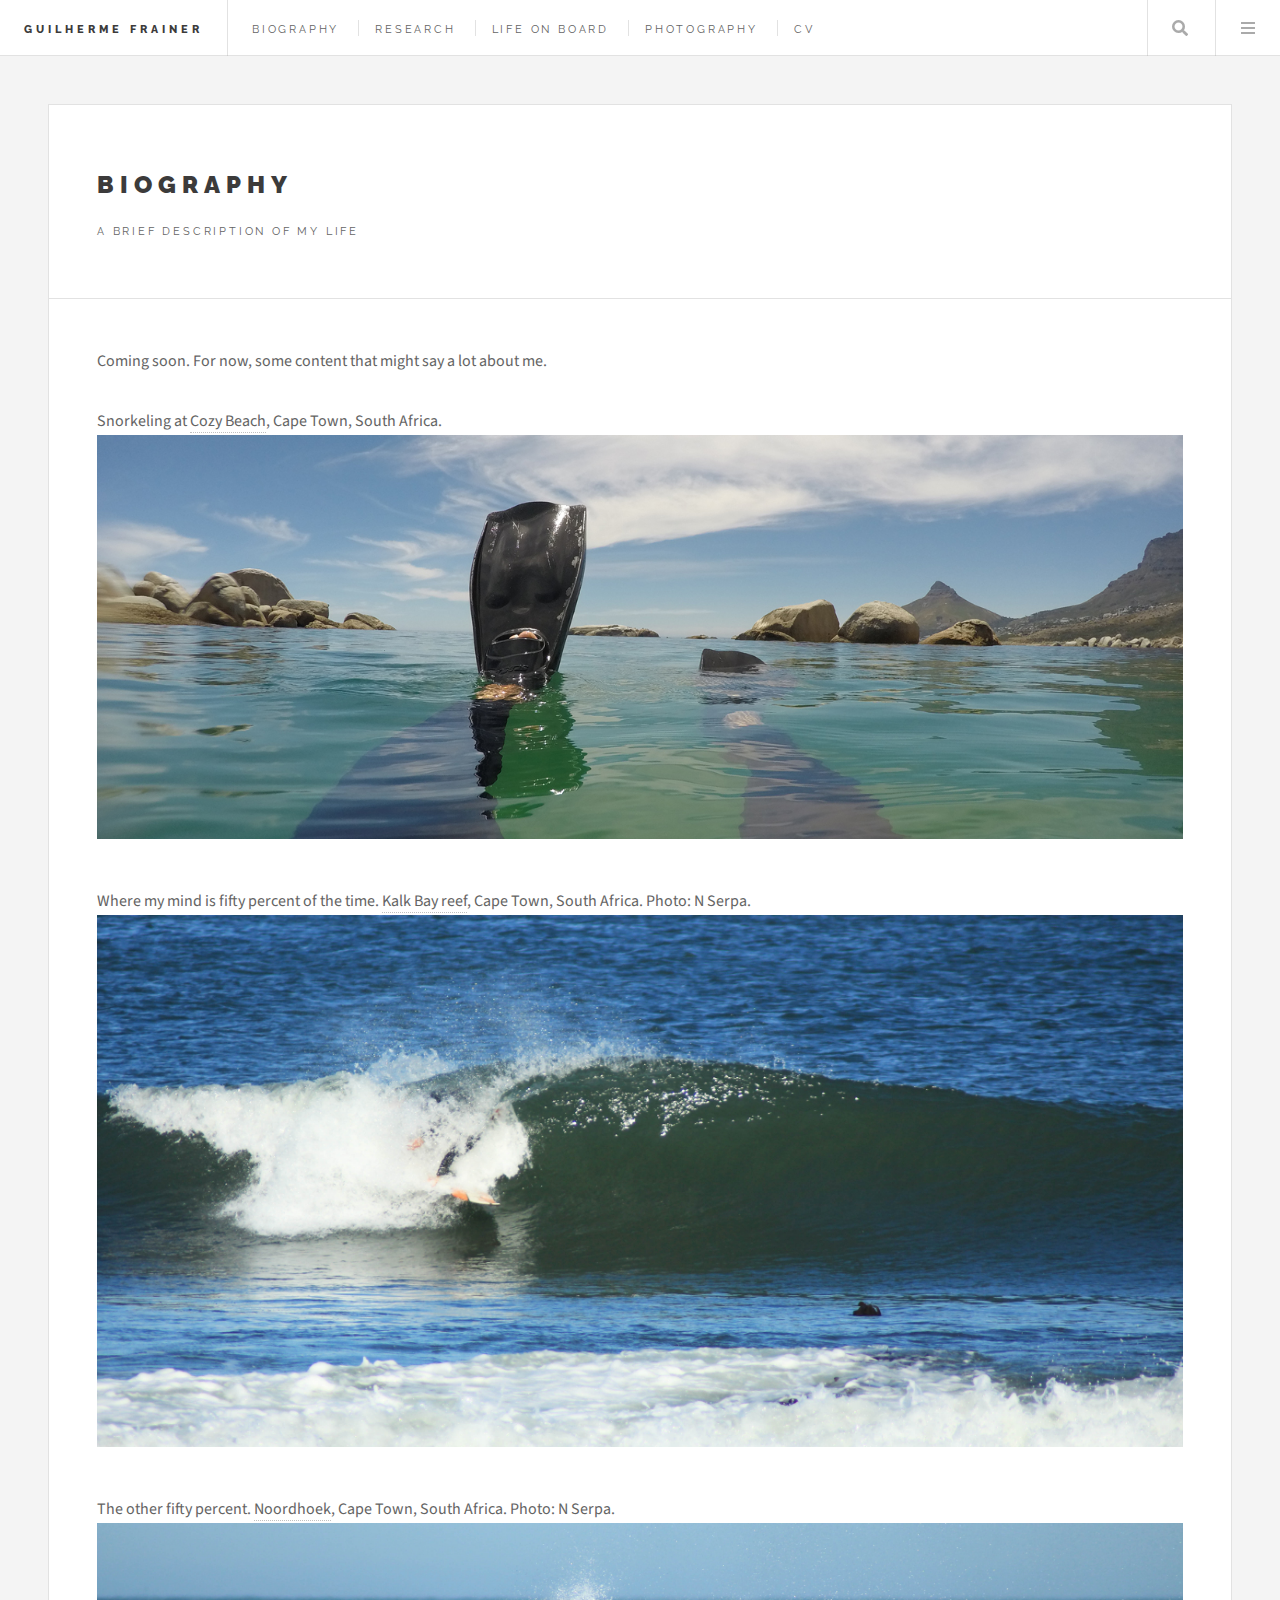
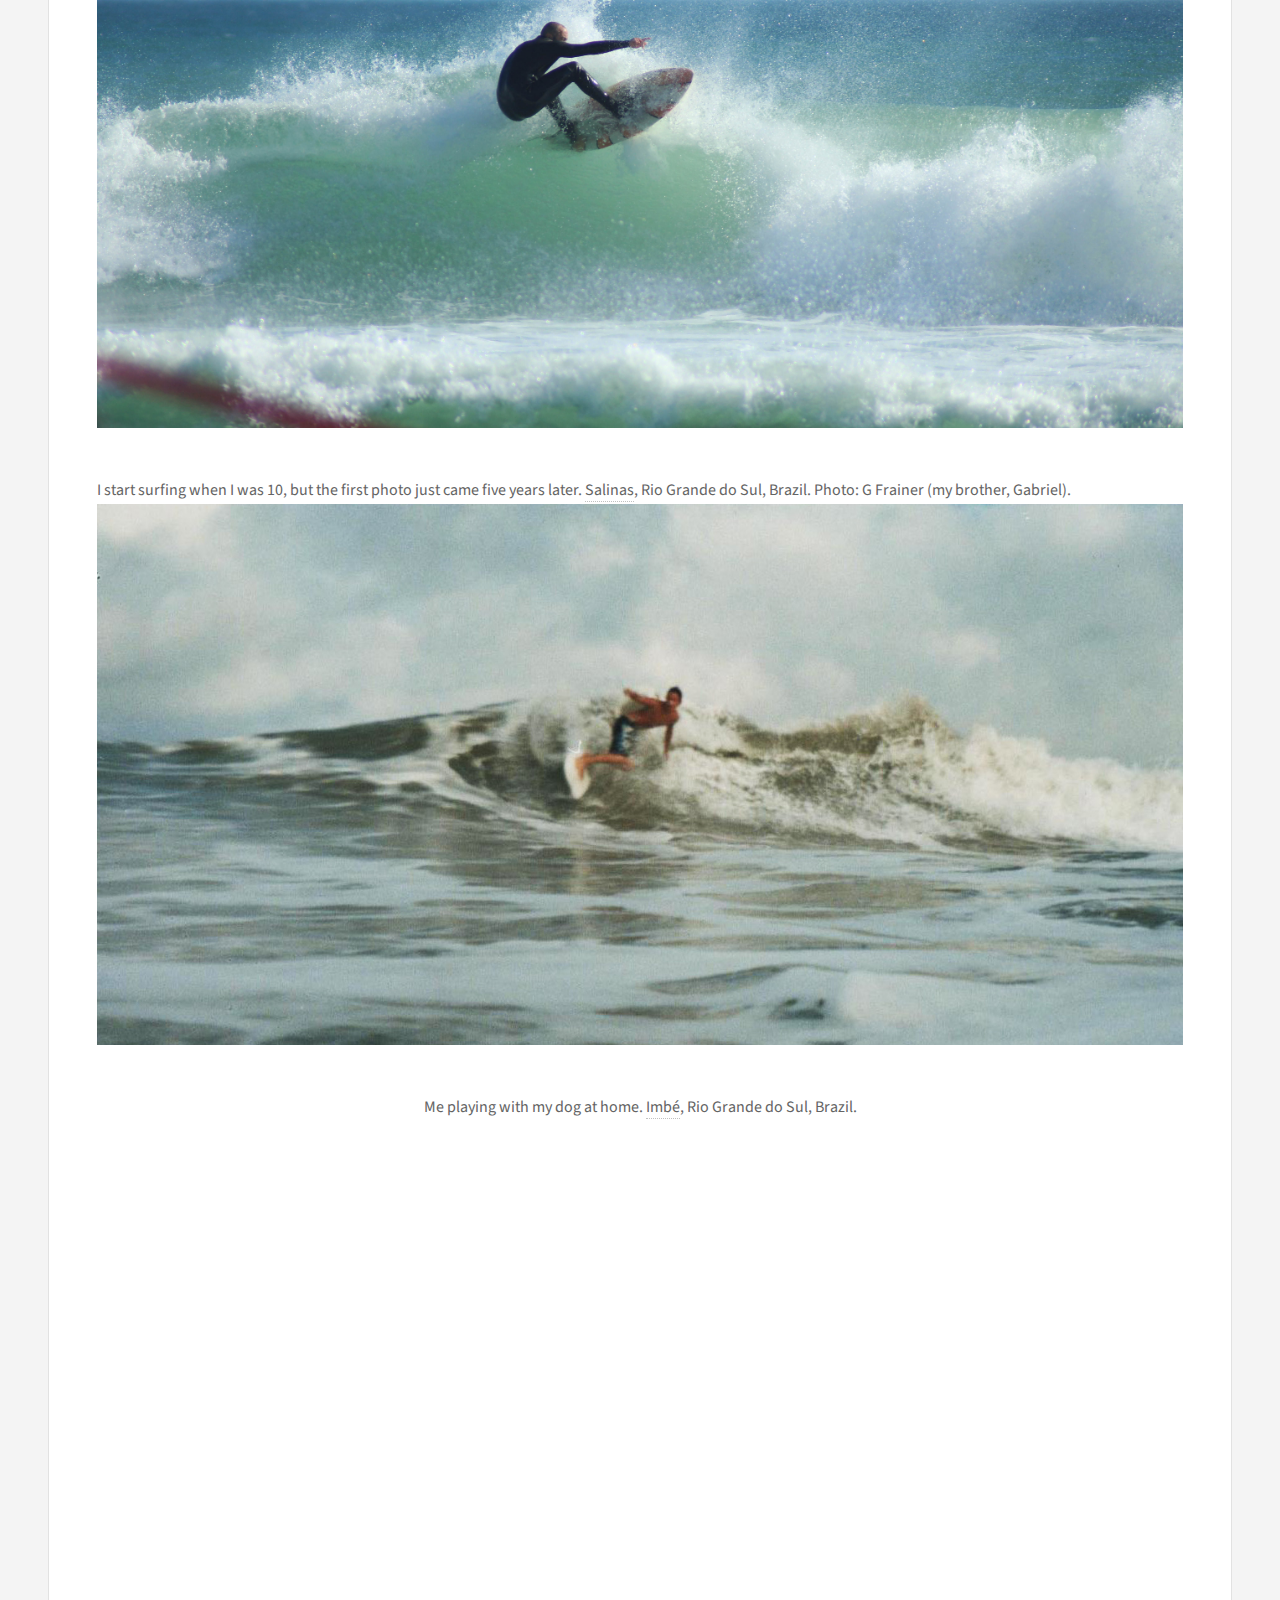
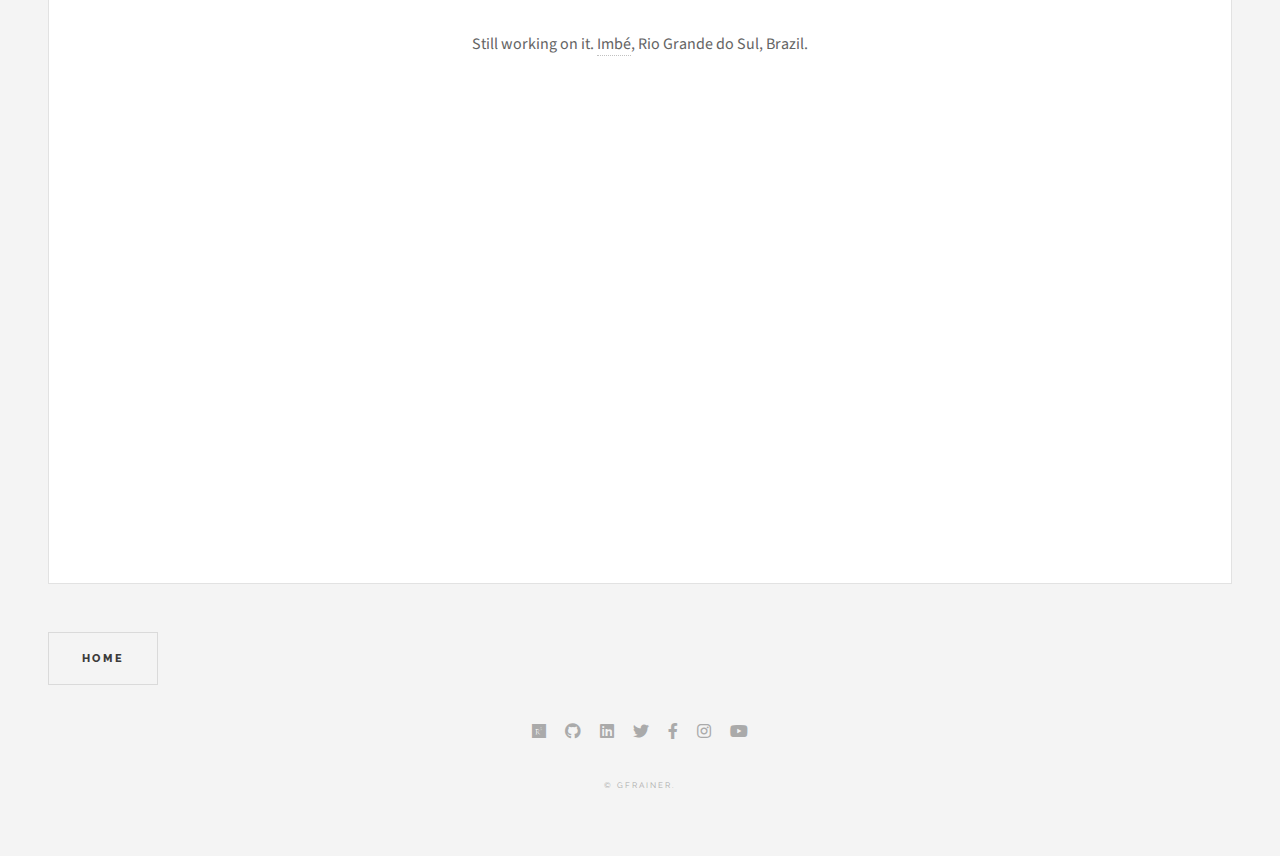
==== commit b160394d: "Update bio.html" ====
--- a/bio.html
+++ b/bio.html
@@ -124,7 +124,7 @@
 								<span class="image featured"><img src="images/guisurf.jpg" alt="" /></span>
 								</fieldset>
 								<fieldset>  
-									<legend align=bottom>I start surfing when I was 10, but the first photo just came five years later. <a href="https://www.google.com/maps/place/34%C2%B007'31.5%22S+18%C2%B027'08.5%22E/@-34.125427,18.4513211,18z/data=!3m1!4b1!4m14!1m7!3m6!1s0x1dcc401612746cbb:0x565ccdbf9d30220b!2sKalk+Bay,+Cidade+do+Cabo,+7990!3b1!8m2!3d-34.1291678!4d18.4461507!3m5!1s0x0:0x3131e4f546a29426!7e2!8m2!3d-34.1254272!4d18.4523536">Salinas</a>, Rio Grande do Sul, Brazil. Photo: G Frainer (my brother, Gabriel).</legend>
+									<legend align=bottom>I start surfing when I was 10, but the first photo just came five years later. <a href="https://www.google.com/maps/place/30%C2%B009'02.0%22S+50%C2%B011'21.5%22W/@-30.150558,-50.1914847,677m/data=!3m2!1e3!4b1!4m9!1m2!2m1!1ssalinas+cidreira!3m5!1s0x0:0x6666f90c0b977f1c!7e2!8m2!3d-30.1505577!4d-50.1892962">Salinas</a>, Rio Grande do Sul, Brazil. Photo: G Frainer (my brother, Gabriel).</legend>
 								<span class="image featured"><img src="images/guilherme_antiga.jpg" alt="" /></span>
 								</fieldset>
 
@@ -134,6 +134,15 @@
 									<legend>Me playing with my dog at home. <a href="https://goo.gl/maps/We7s9fvyFiiEZryd7">Imbé</a>, Rio Grande do Sul, Brazil.</legend>
 									
 									<iframe width="100%" height="500" allowfullscreen="True" src="https://www.youtube.com/embed/_p-eiOA7cZI/"> 
+									</iframe>
+									</span>
+								</center>
+									
+								<center>  
+									<span>
+									<legend>Still working on it. <a href="https://goo.gl/maps/We7s9fvyFiiEZryd7">Imbé</a>, Rio Grande do Sul, Brazil.</legend>
+									
+									<iframe width="100%" height="500" allowfullscreen="True" src="https://www.youtube.com/embed/UQfI4peooYI/"> 
 									</iframe>
 									</span>
 								</center>
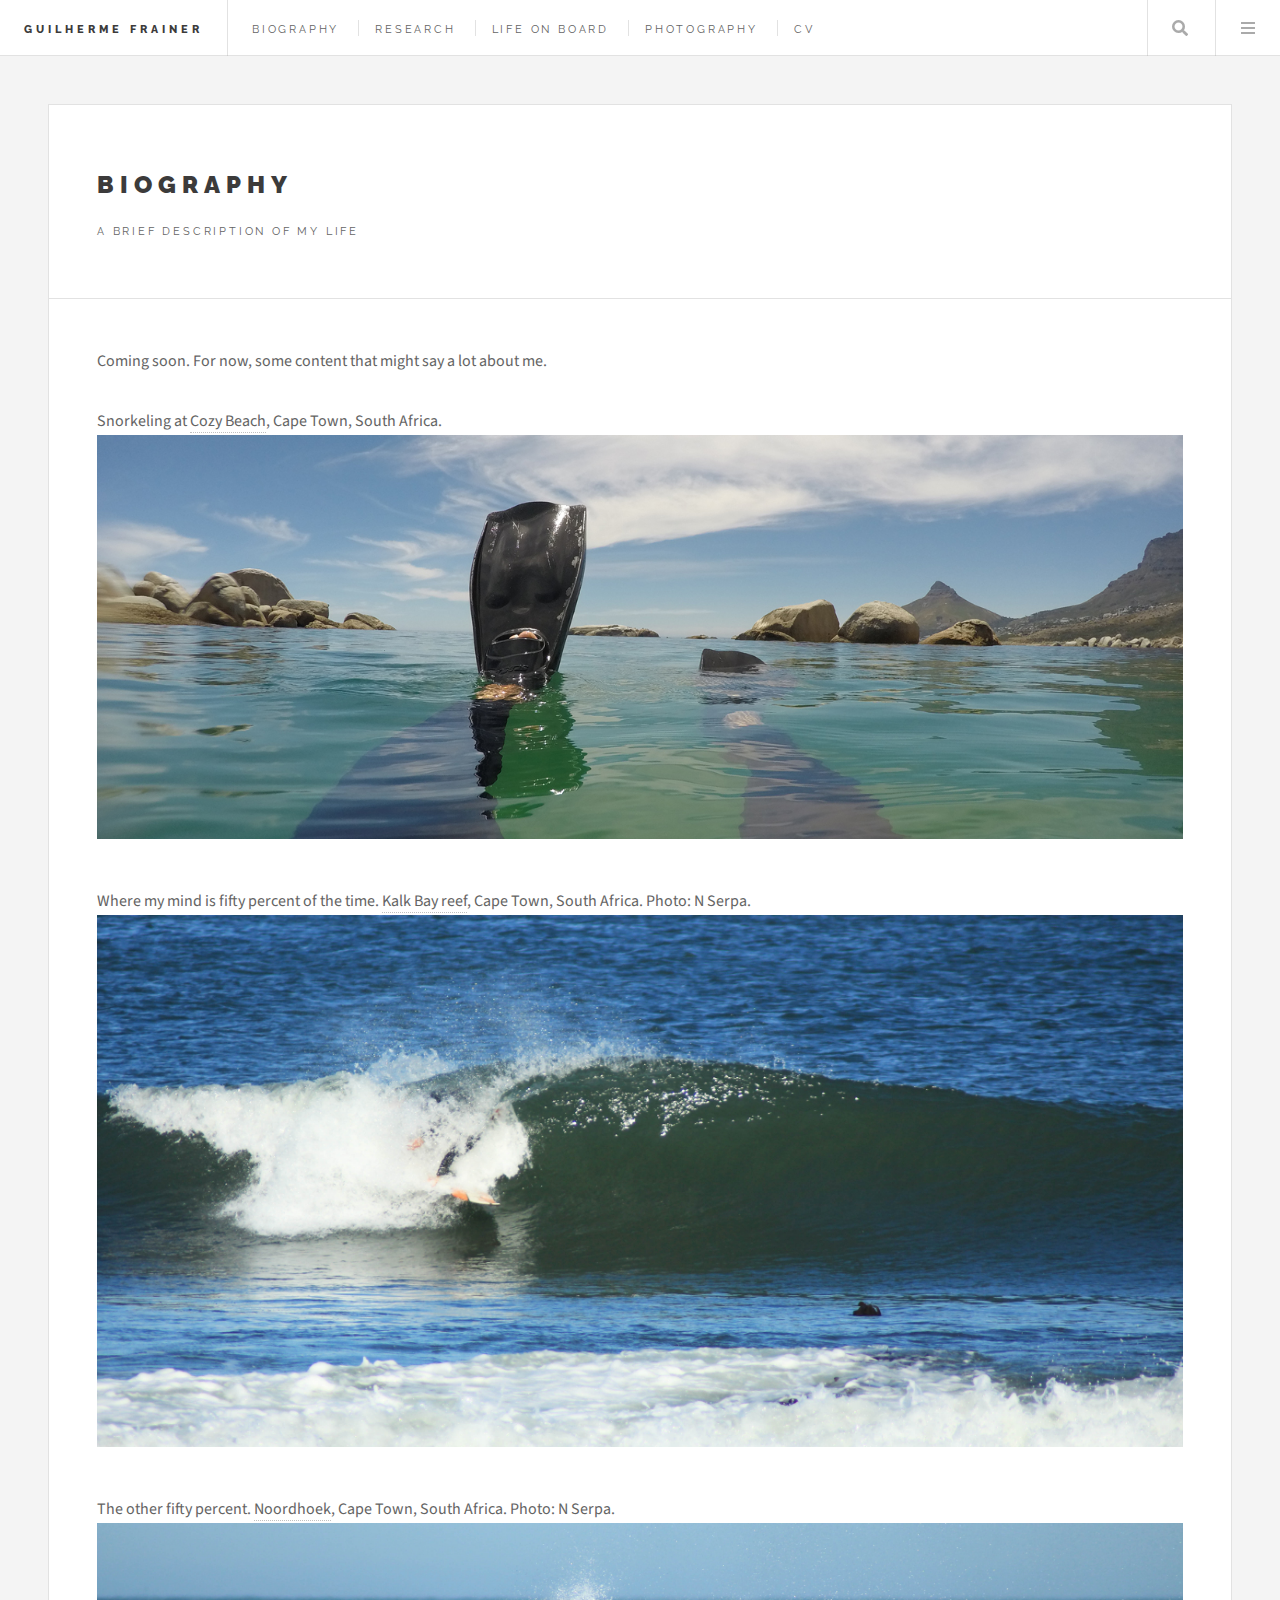
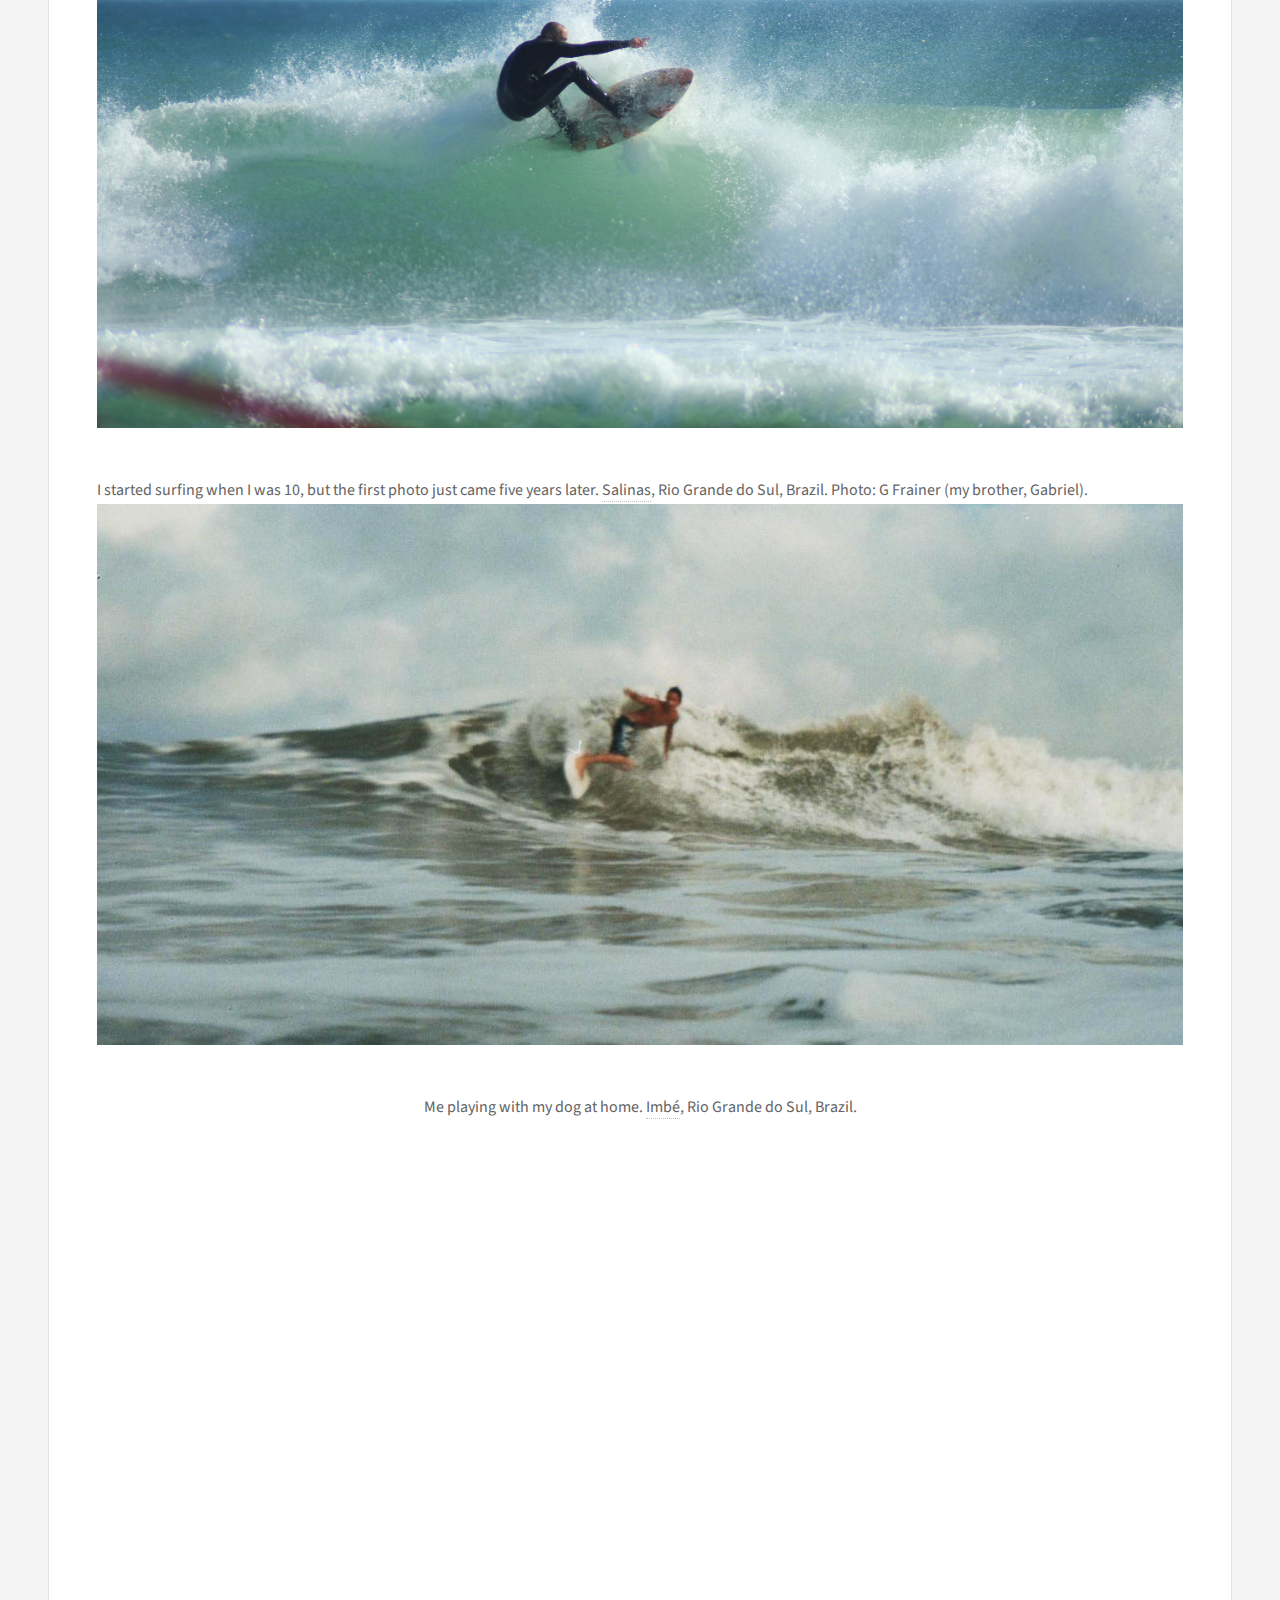
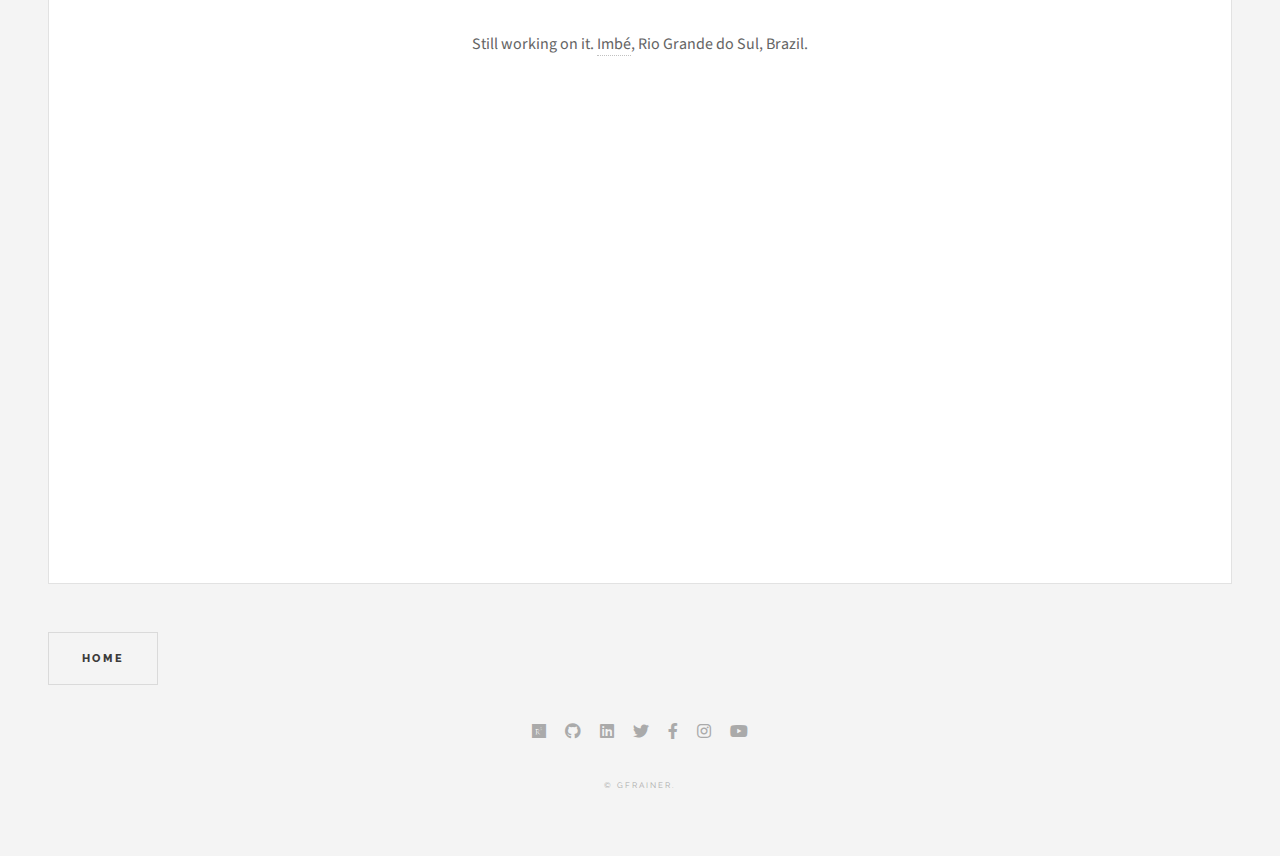
==== commit 4c4f4b64: "Update bio.html" ====
--- a/bio.html
+++ b/bio.html
@@ -124,7 +124,7 @@
 								<span class="image featured"><img src="images/guisurf.jpg" alt="" /></span>
 								</fieldset>
 								<fieldset>  
-									<legend align=bottom>I start surfing when I was 10, but the first photo just came five years later. <a href="https://www.google.com/maps/place/30%C2%B009'02.0%22S+50%C2%B011'21.5%22W/@-30.150558,-50.1914847,677m/data=!3m2!1e3!4b1!4m9!1m2!2m1!1ssalinas+cidreira!3m5!1s0x0:0x6666f90c0b977f1c!7e2!8m2!3d-30.1505577!4d-50.1892962">Salinas</a>, Rio Grande do Sul, Brazil. Photo: G Frainer (my brother, Gabriel).</legend>
+									<legend align=bottom>I started surfing when I was 10, but the first photo just came five years later. <a href="https://www.google.com/maps/place/30%C2%B009'02.0%22S+50%C2%B011'21.5%22W/@-30.150558,-50.1914847,677m/data=!3m2!1e3!4b1!4m9!1m2!2m1!1ssalinas+cidreira!3m5!1s0x0:0x6666f90c0b977f1c!7e2!8m2!3d-30.1505577!4d-50.1892962">Salinas</a>, Rio Grande do Sul, Brazil. Photo: G Frainer (my brother, Gabriel).</legend>
 								<span class="image featured"><img src="images/guilherme_antiga.jpg" alt="" /></span>
 								</fieldset>
 
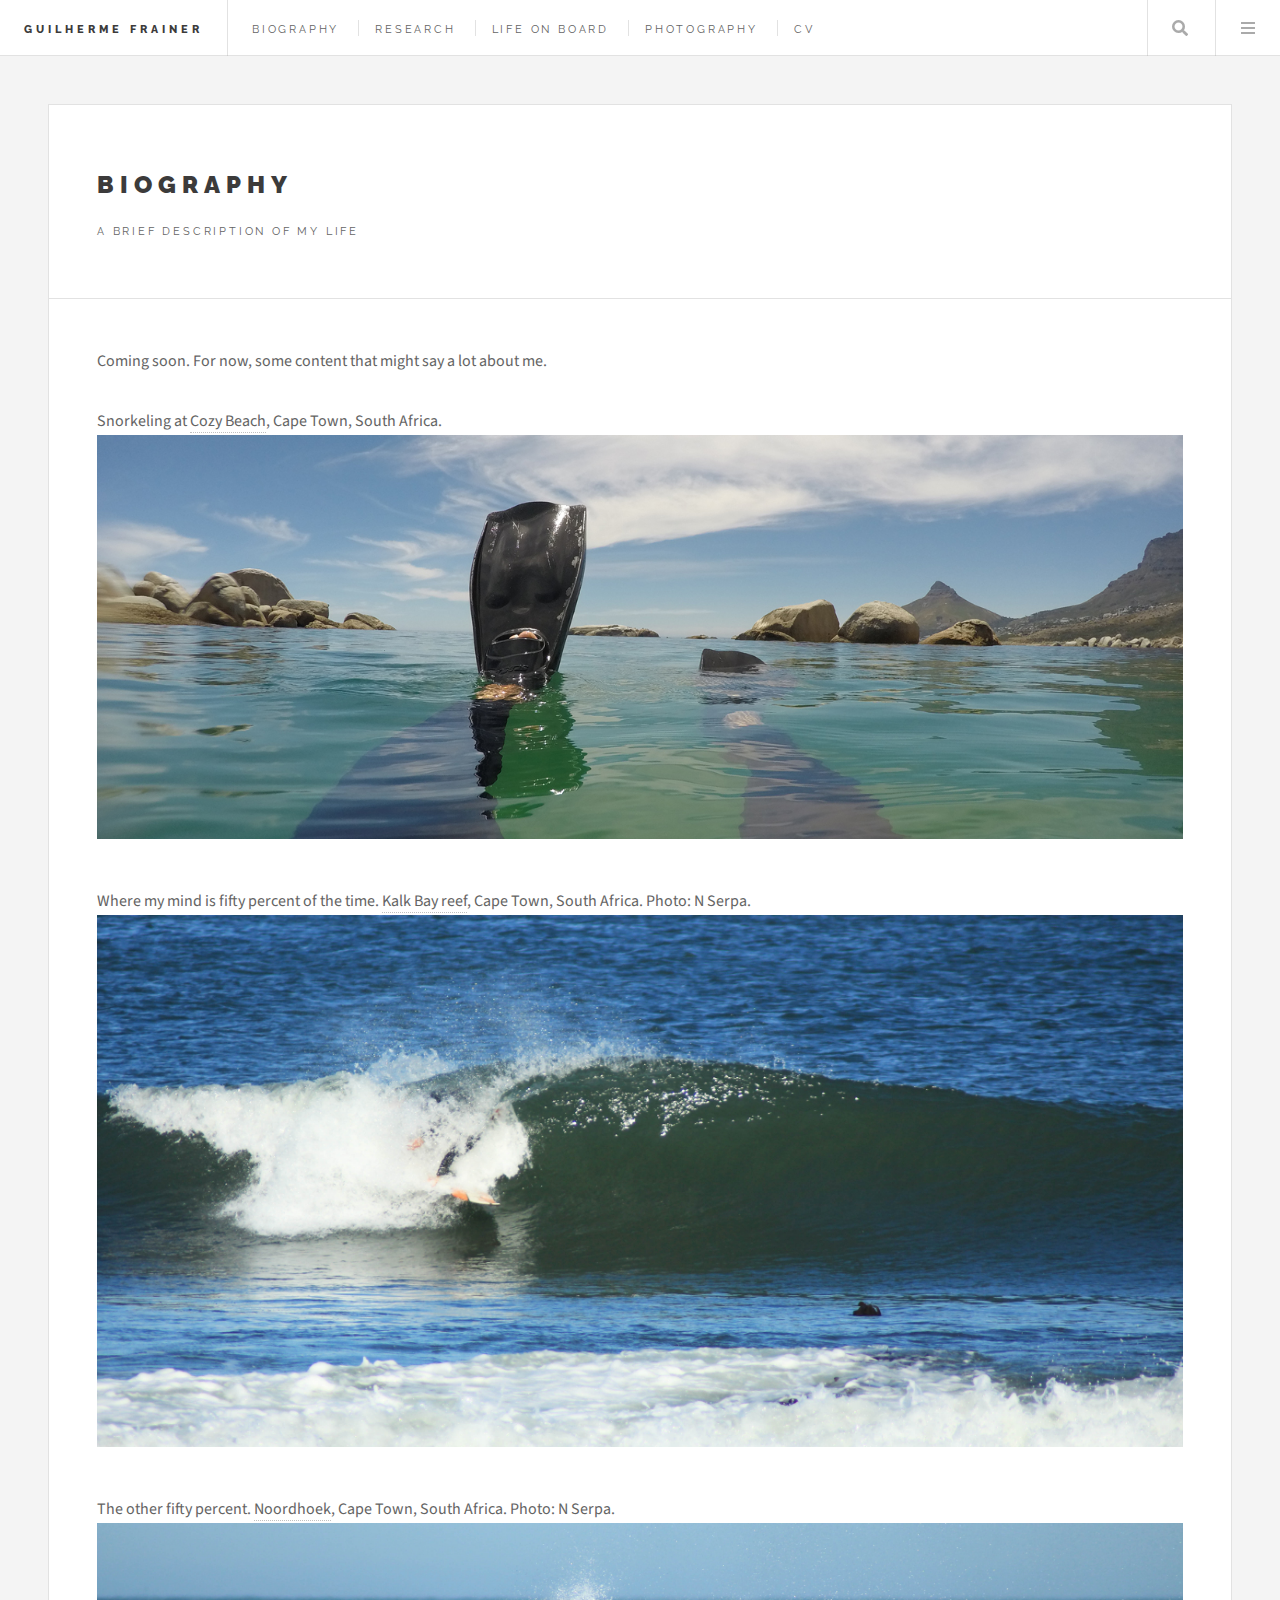
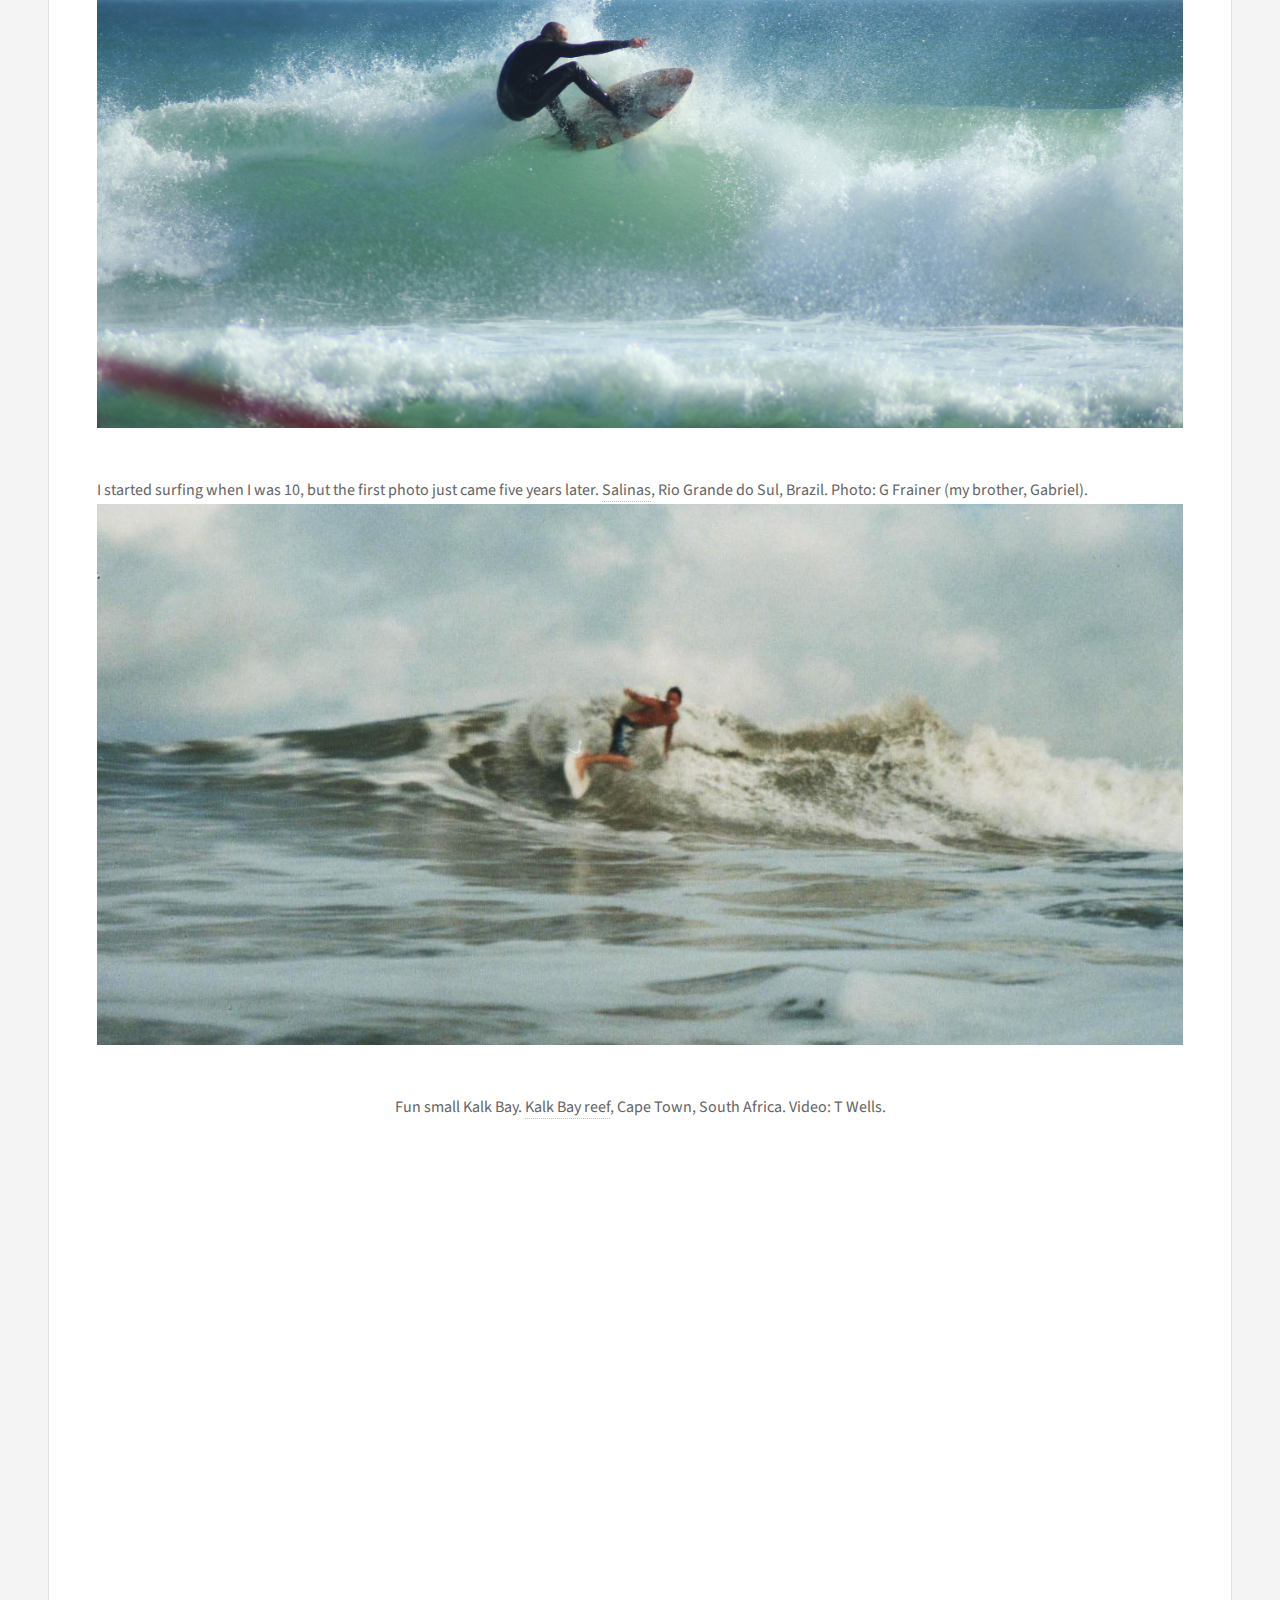
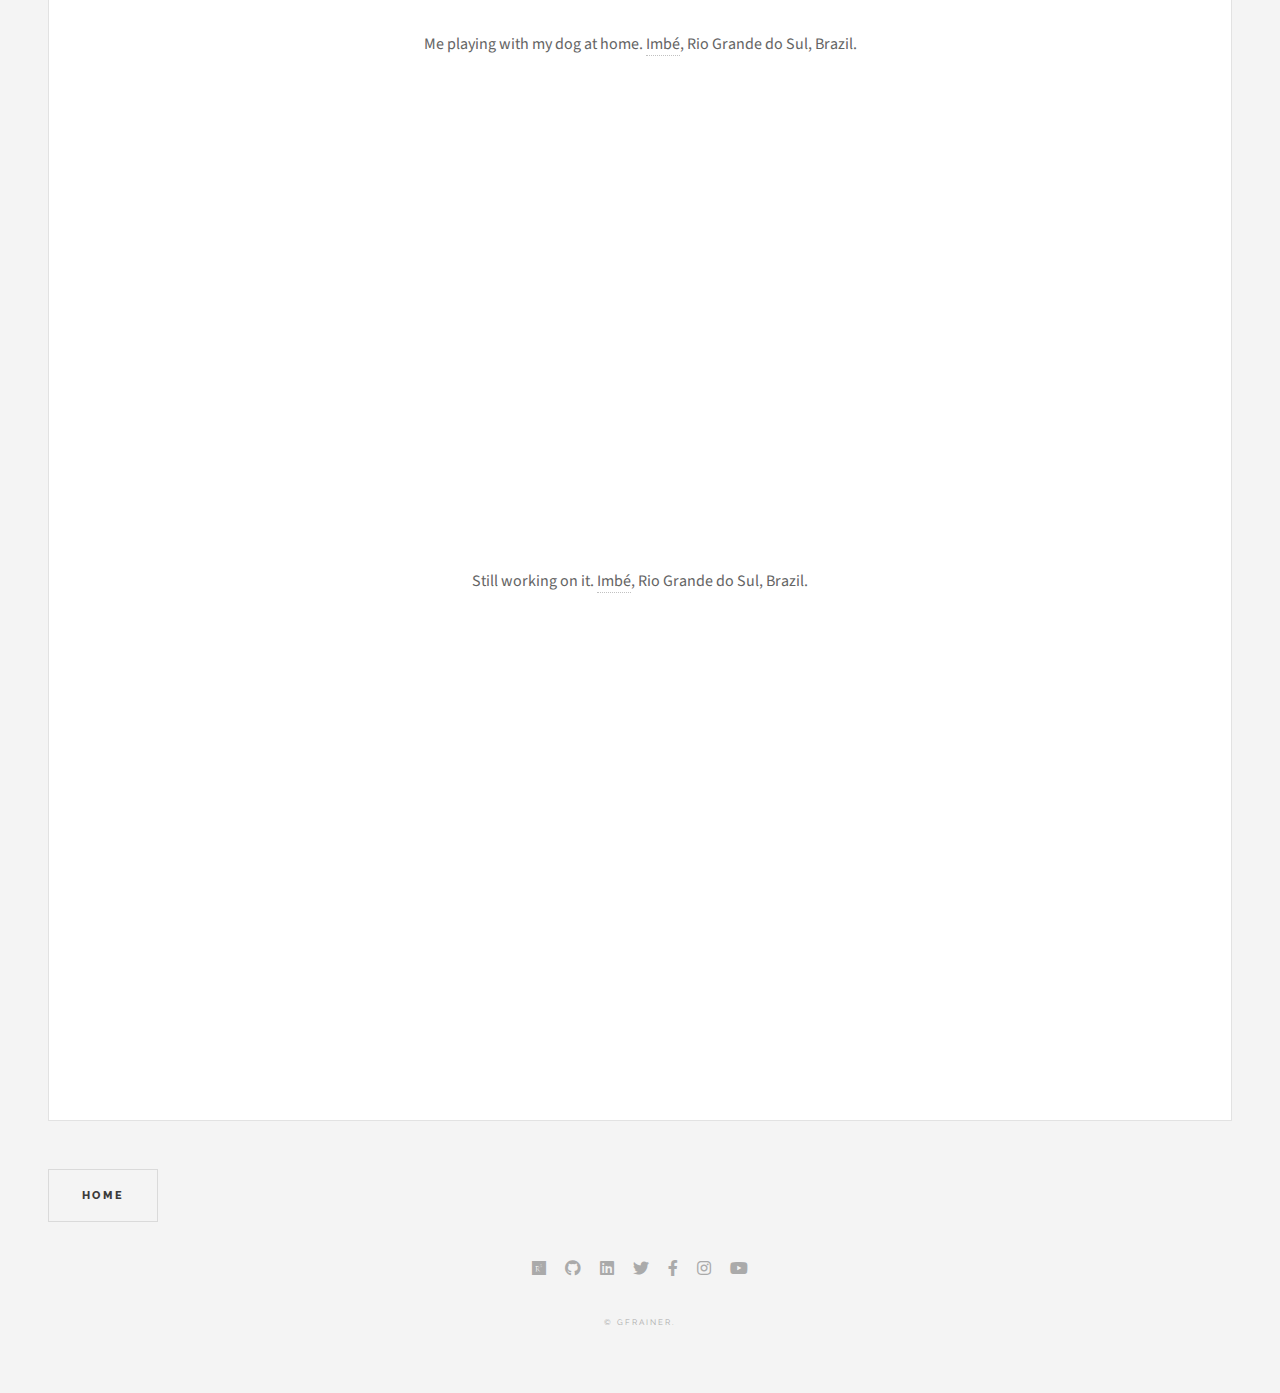
==== commit 16e90a06: "Update bio.html" ====
--- a/bio.html
+++ b/bio.html
@@ -127,6 +127,17 @@
 									<legend align=bottom>I started surfing when I was 10, but the first photo just came five years later. <a href="https://www.google.com/maps/place/30%C2%B009'02.0%22S+50%C2%B011'21.5%22W/@-30.150558,-50.1914847,677m/data=!3m2!1e3!4b1!4m9!1m2!2m1!1ssalinas+cidreira!3m5!1s0x0:0x6666f90c0b977f1c!7e2!8m2!3d-30.1505577!4d-50.1892962">Salinas</a>, Rio Grande do Sul, Brazil. Photo: G Frainer (my brother, Gabriel).</legend>
 								<span class="image featured"><img src="images/guilherme_antiga.jpg" alt="" /></span>
 								</fieldset>
+								
+								<center>  
+									<span>
+									<legend>Fun small Kalk Bay. <a href="https://www.google.com/maps/place/34%C2%B007'31.5%22S+18%C2%B027'08.5%22E/@-34.125427,18.4513211,18z/data=!3m1!4b1!4m14!1m7!3m6!1s0x1dcc401612746cbb:0x565ccdbf9d30220b!2sKalk+Bay,+Cidade+do+Cabo,+7990!3b1!8m2!3d-34.1291678!4d18.4461507!3m5!1s0x0:0x3131e4f546a29426!7e2!8m2!3d-34.1254272!4d18.4523536">Kalk Bay reef</a>, Cape Town, South Africa. Video: T Wells.</legend>
+									
+									<iframe width="100%" height="500" allowfullscreen="True" src="https://www.youtube.com/embed/qLAd-3E-fNE/"> 
+									</iframe>
+									</span>
+								</center>
+									
+								
 
 									
 								<center>  
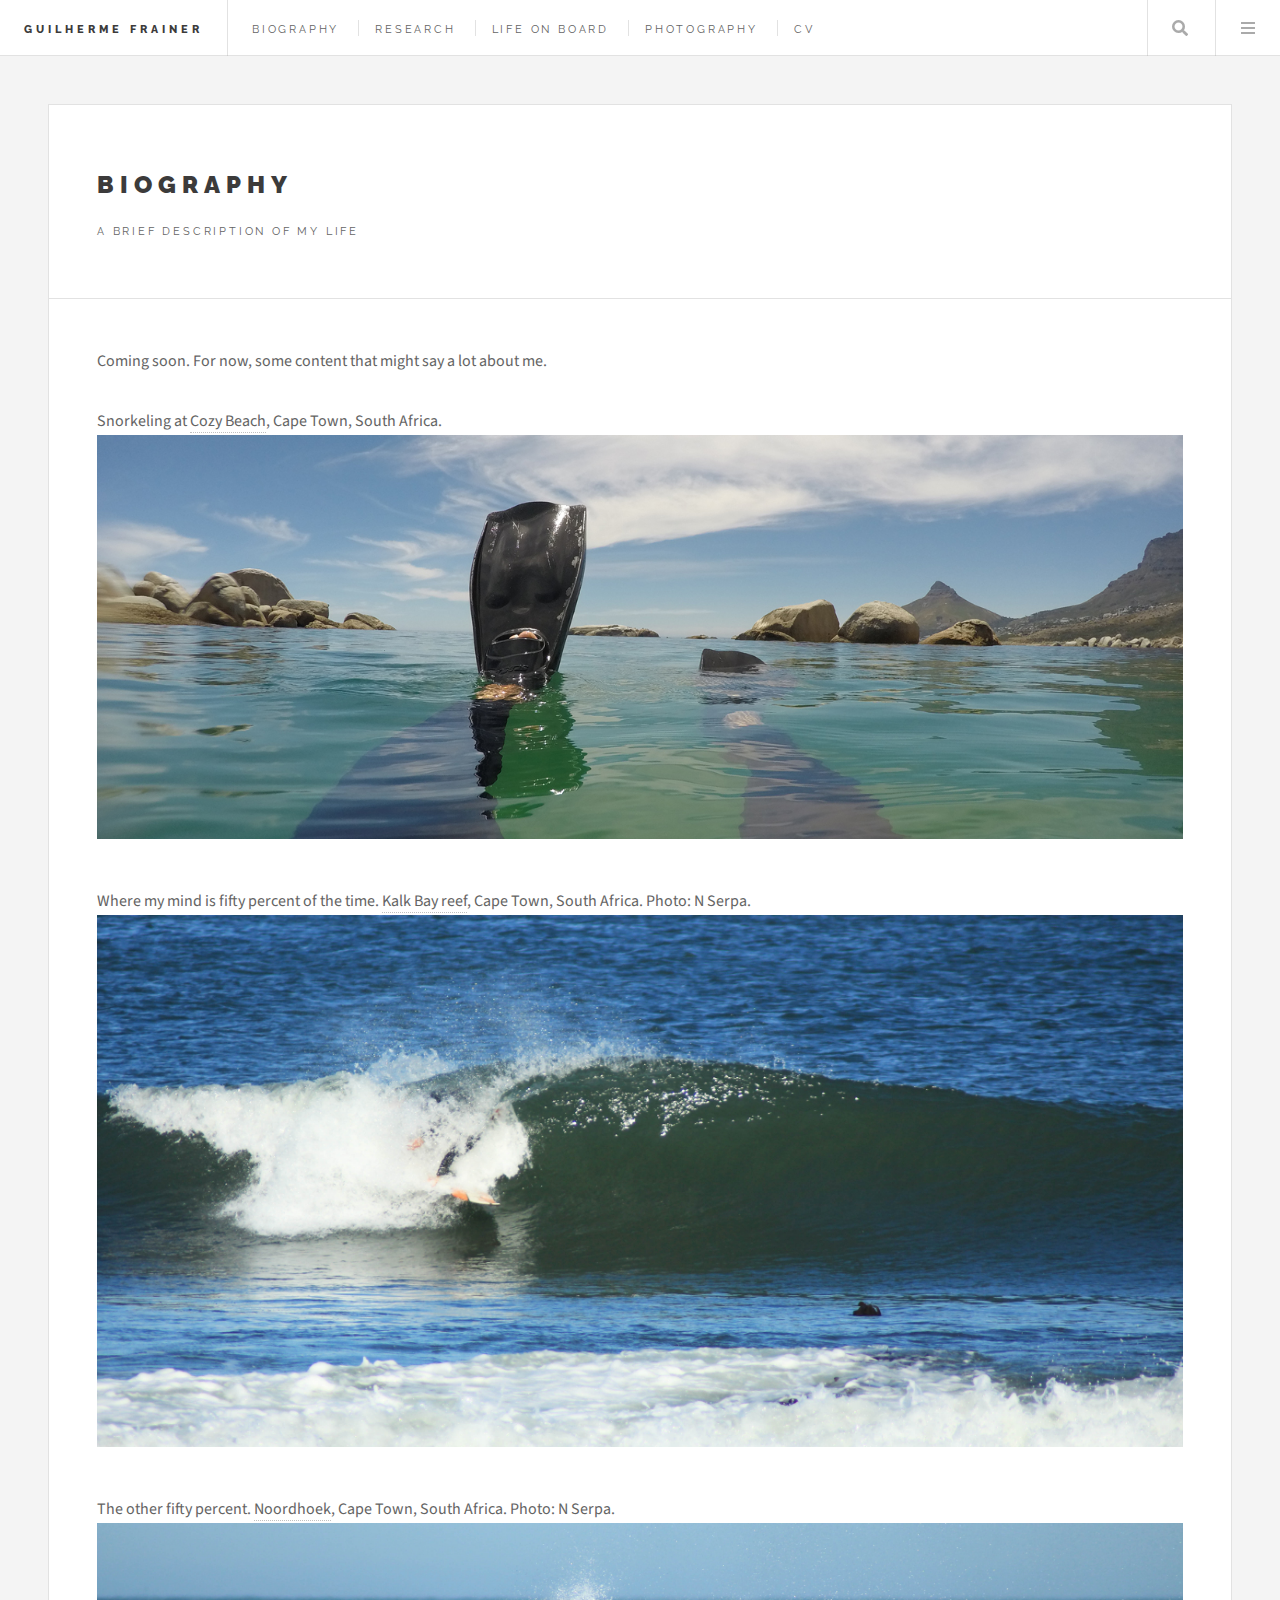
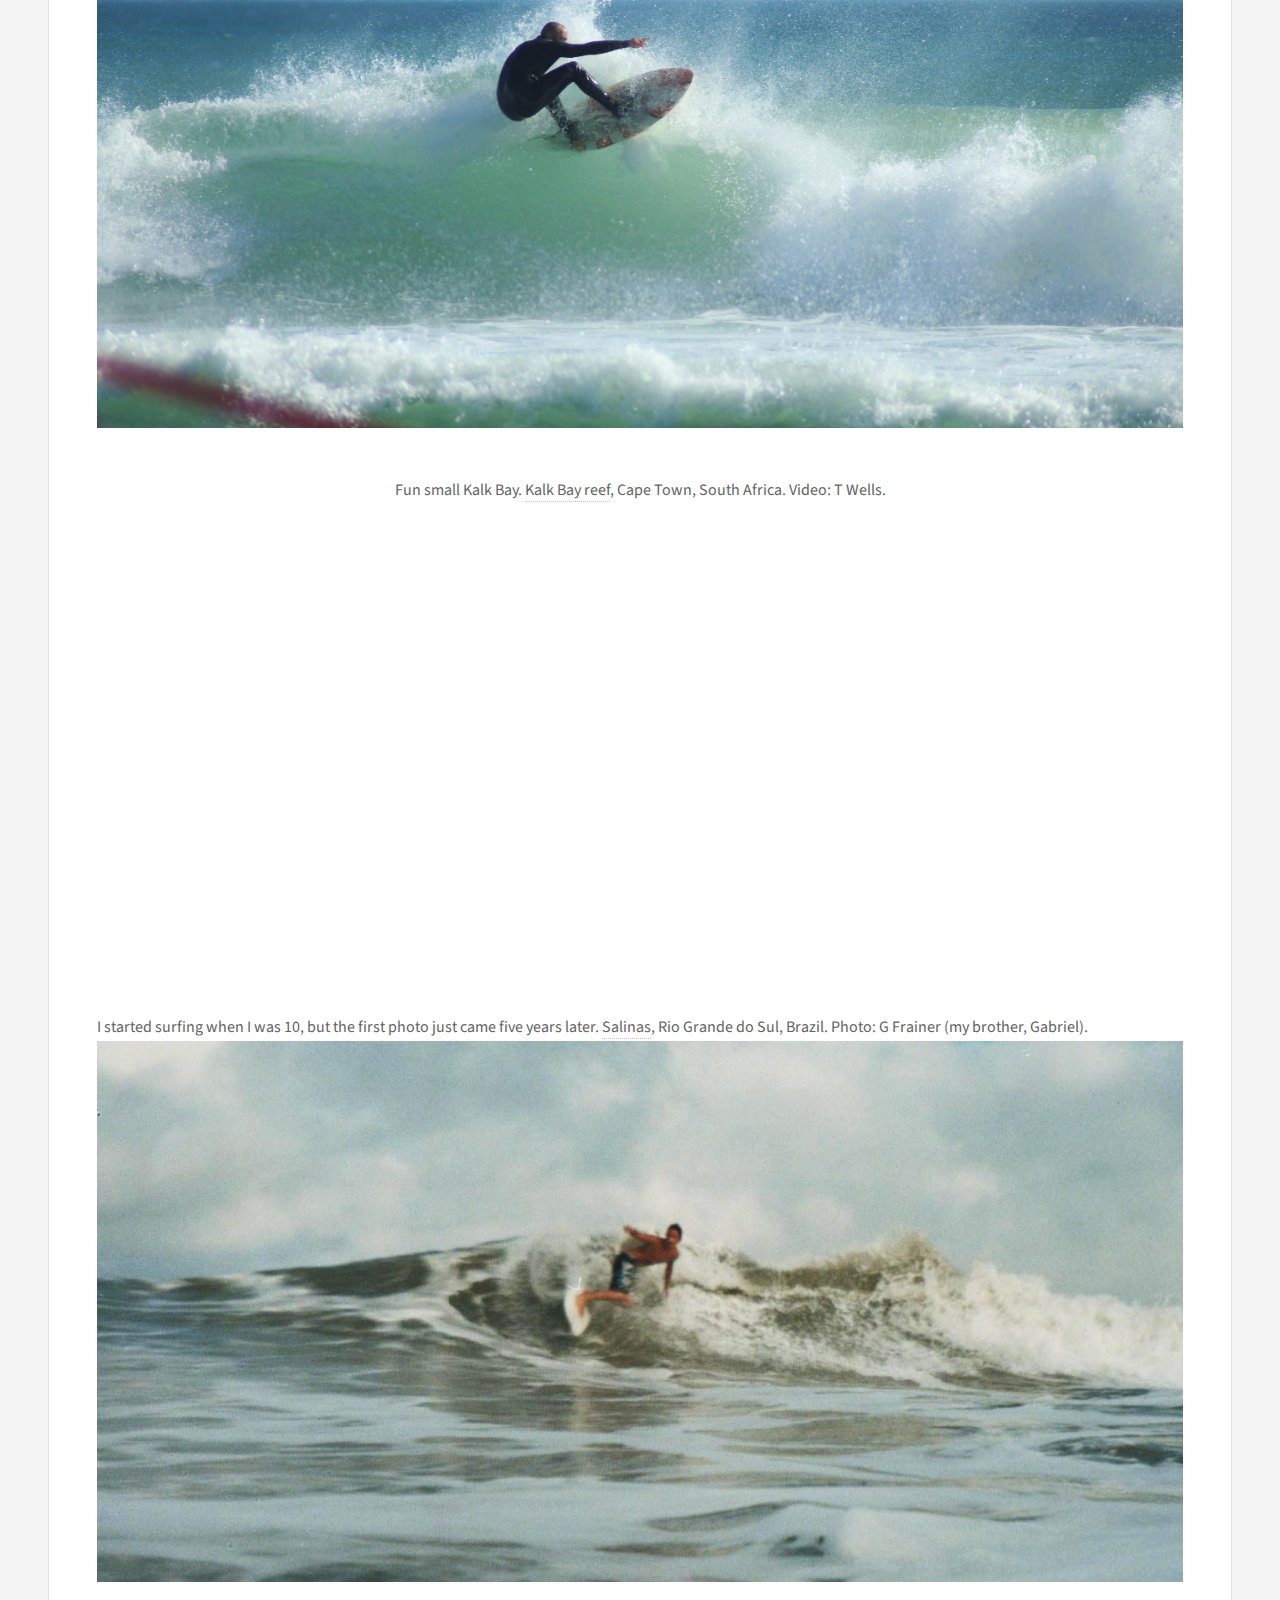
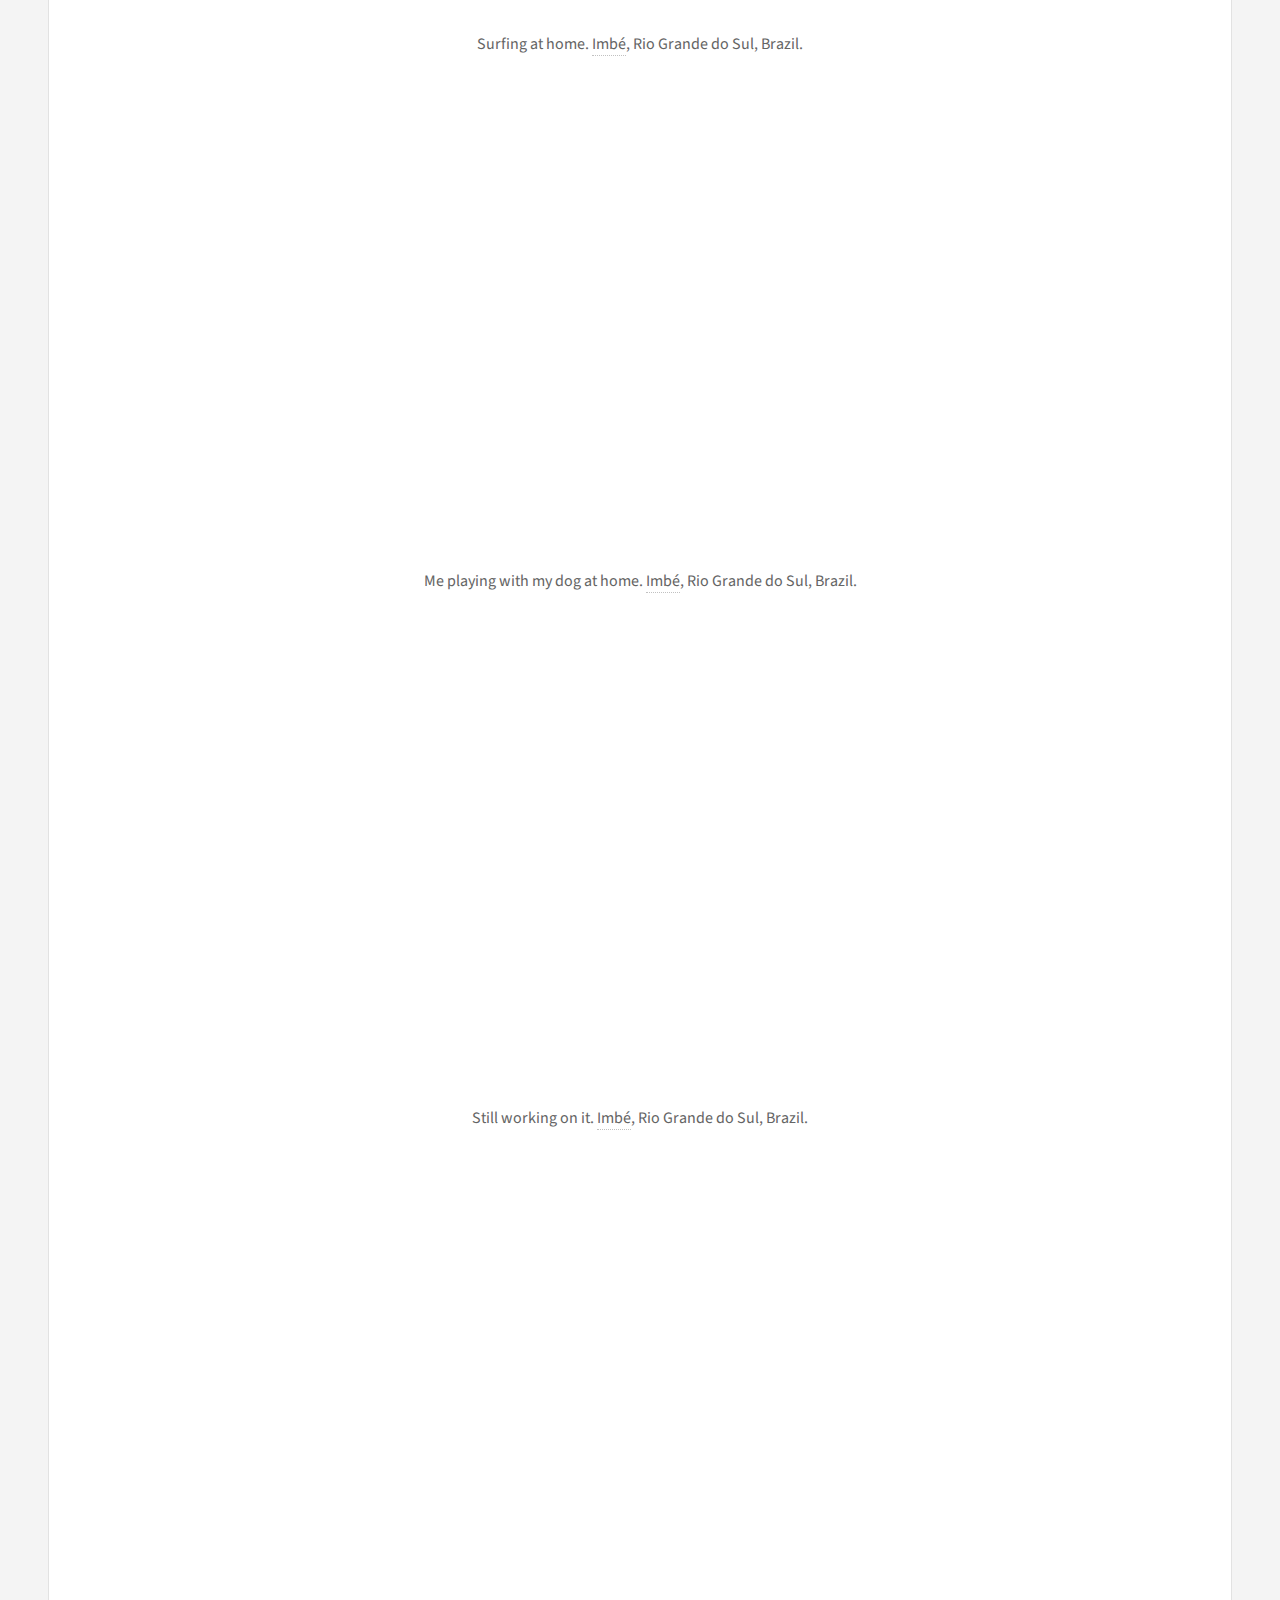
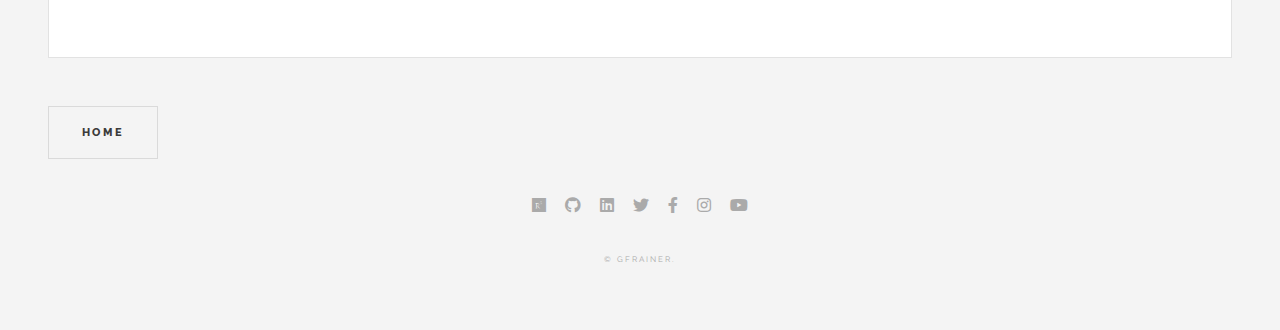
==== commit 75c30b53: "Update bio.html" ====
--- a/bio.html
+++ b/bio.html
@@ -123,19 +123,28 @@
 									<legend align=bottom>The other fifty percent. <a href="https://www.google.com/maps/place/34%C2%B005'58.6%22S+18%C2%B021'07.7%22E/@-34.099615,18.3499353,17z/data=!3m1!4b1!4m14!1m7!3m6!1s0x1dcc6bcd11adcb1f:0x4c80ccbf8b40e799!2sNoordhoek,+Cidade+do+Cabo,+7979!3b1!8m2!3d-34.0947539!4d18.3949661!3m5!1s0x0:0x195564d154cd1917!7e2!8m2!3d-34.0996146!4d18.3521245">Noordhoek</a>, Cape Town, South Africa. Photo: N Serpa.</legend>
 								<span class="image featured"><img src="images/guisurf.jpg" alt="" /></span>
 								</fieldset>
+								<center>  
+									<span>
+									<legend>Fun small Kalk Bay. <a href="https://www.google.com/maps/place/34%C2%B007'31.5%22S+18%C2%B027'08.5%22E/@-34.125427,18.4513211,18z/data=!3m1!4b1!4m14!1m7!3m6!1s0x1dcc401612746cbb:0x565ccdbf9d30220b!2sKalk+Bay,+Cidade+do+Cabo,+7990!3b1!8m2!3d-34.1291678!4d18.4461507!3m5!1s0x0:0x3131e4f546a29426!7e2!8m2!3d-34.1254272!4d18.4523536">Kalk Bay reef</a>, Cape Town, South Africa. Video: T Wells.</legend>
+									
+									<iframe width="100%" height="500" allowfullscreen="True" src="https://www.youtube.com/embed/qLAd-3E-fNE/"> 
+									</iframe>
+									</span>
+								</center>
 								<fieldset>  
 									<legend align=bottom>I started surfing when I was 10, but the first photo just came five years later. <a href="https://www.google.com/maps/place/30%C2%B009'02.0%22S+50%C2%B011'21.5%22W/@-30.150558,-50.1914847,677m/data=!3m2!1e3!4b1!4m9!1m2!2m1!1ssalinas+cidreira!3m5!1s0x0:0x6666f90c0b977f1c!7e2!8m2!3d-30.1505577!4d-50.1892962">Salinas</a>, Rio Grande do Sul, Brazil. Photo: G Frainer (my brother, Gabriel).</legend>
 								<span class="image featured"><img src="images/guilherme_antiga.jpg" alt="" /></span>
 								</fieldset>
-								
-								<center>  
-									<span>
-									<legend>Fun small Kalk Bay. <a href="https://www.google.com/maps/place/34%C2%B007'31.5%22S+18%C2%B027'08.5%22E/@-34.125427,18.4513211,18z/data=!3m1!4b1!4m14!1m7!3m6!1s0x1dcc401612746cbb:0x565ccdbf9d30220b!2sKalk+Bay,+Cidade+do+Cabo,+7990!3b1!8m2!3d-34.1291678!4d18.4461507!3m5!1s0x0:0x3131e4f546a29426!7e2!8m2!3d-34.1254272!4d18.4523536">Kalk Bay reef</a>, Cape Town, South Africa. Video: T Wells.</legend>
-									
-									<iframe width="100%" height="500" allowfullscreen="True" src="https://www.youtube.com/embed/qLAd-3E-fNE/"> 
-									</iframe>
-									</span>
-								</center>
+								<center>  
+									<span>
+									<legend>Surfing at home. <a href="https://goo.gl/maps/We7s9fvyFiiEZryd7">Imbé</a>, Rio Grande do Sul, Brazil.</legend>
+									
+									<iframe width="100%" height="500" allowfullscreen="True" src="https://www.youtube.com/embed/vq9UskRqU3Q/"> 
+									</iframe>
+									</span>
+								</center>
+								
+								
 									
 								
 
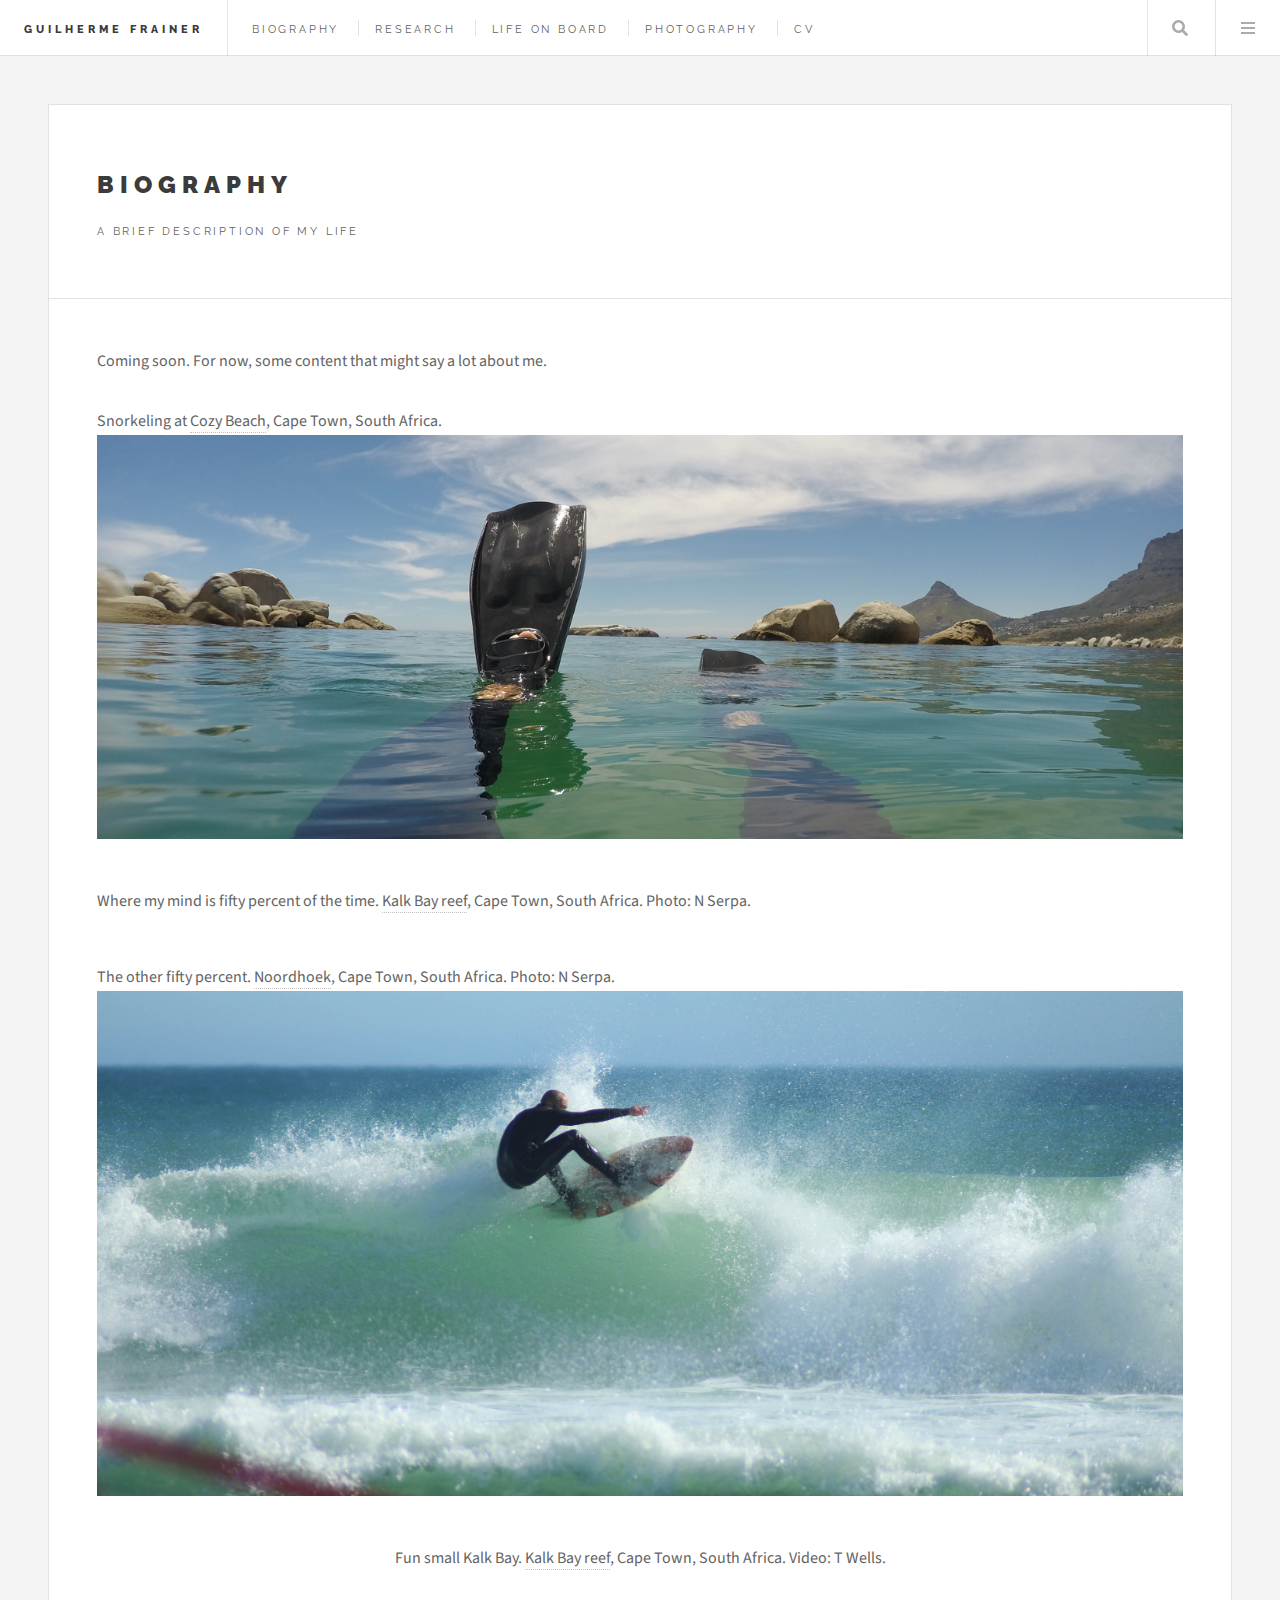
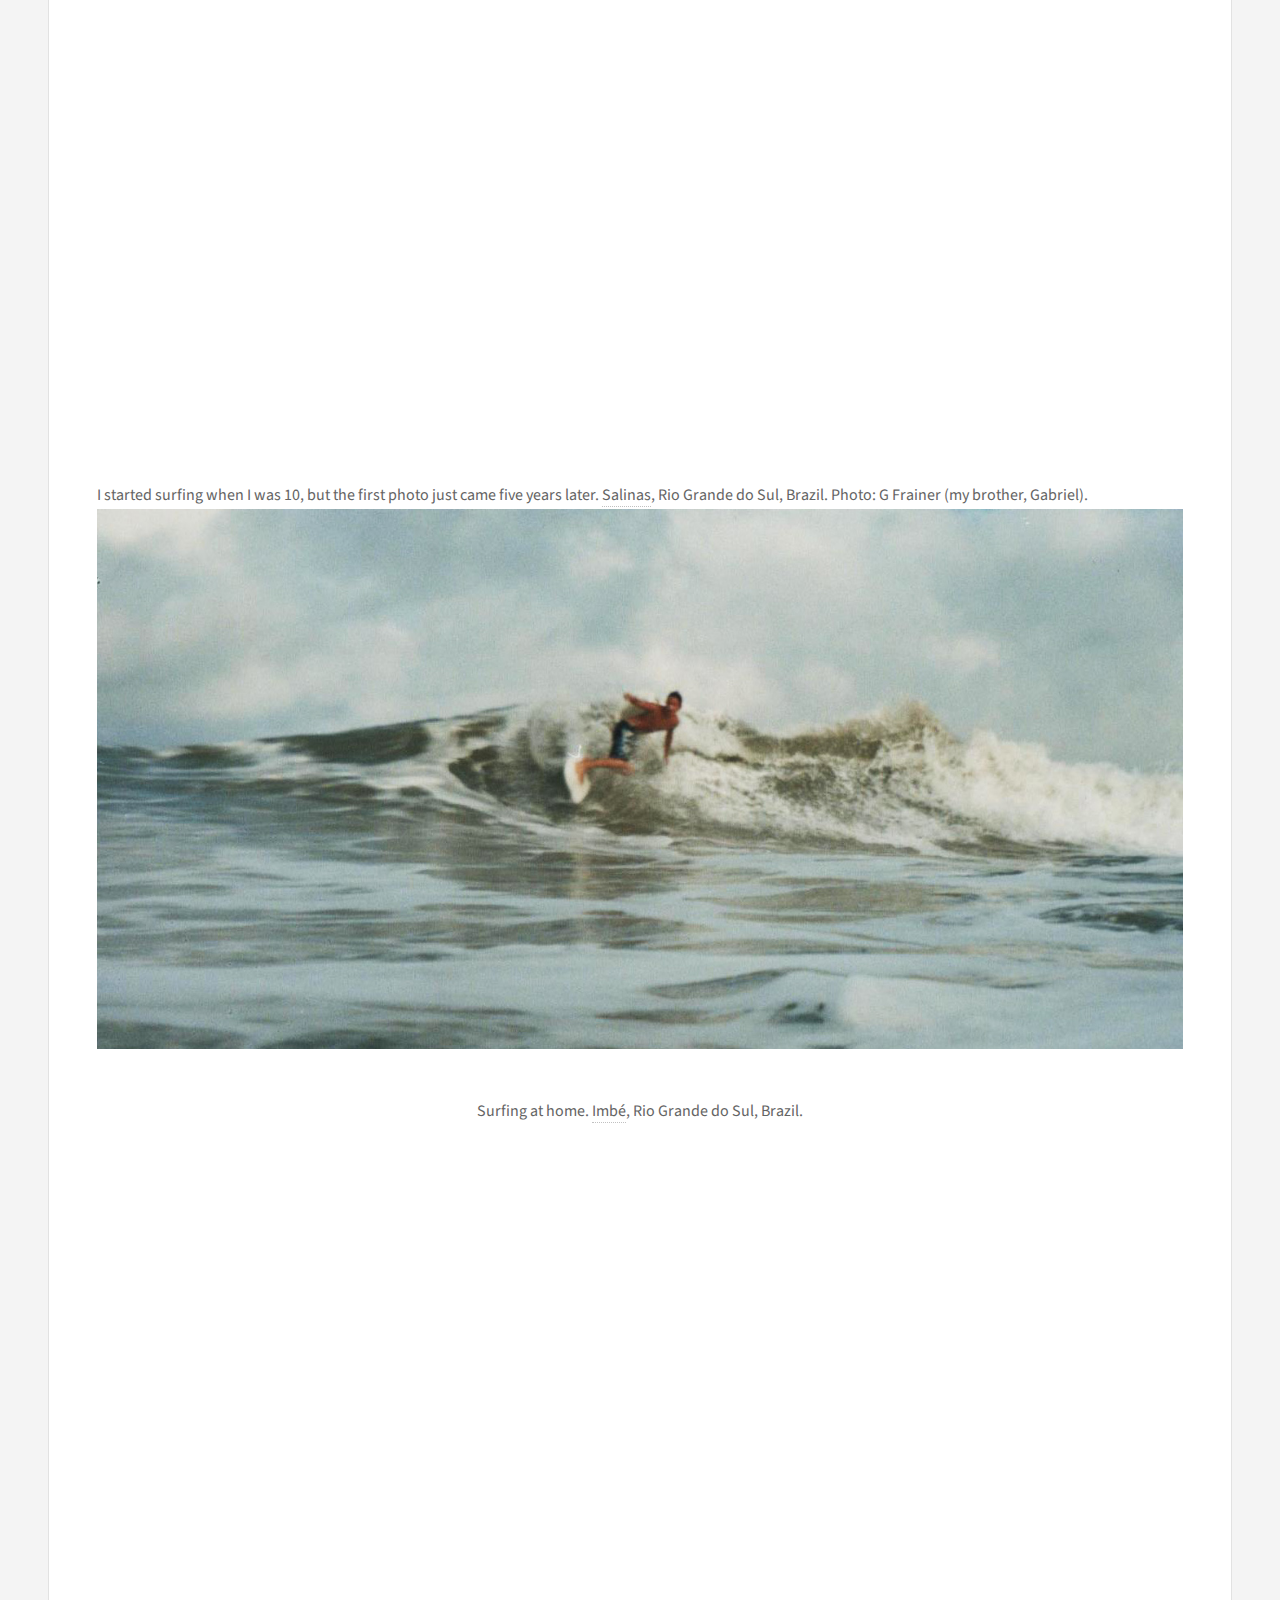
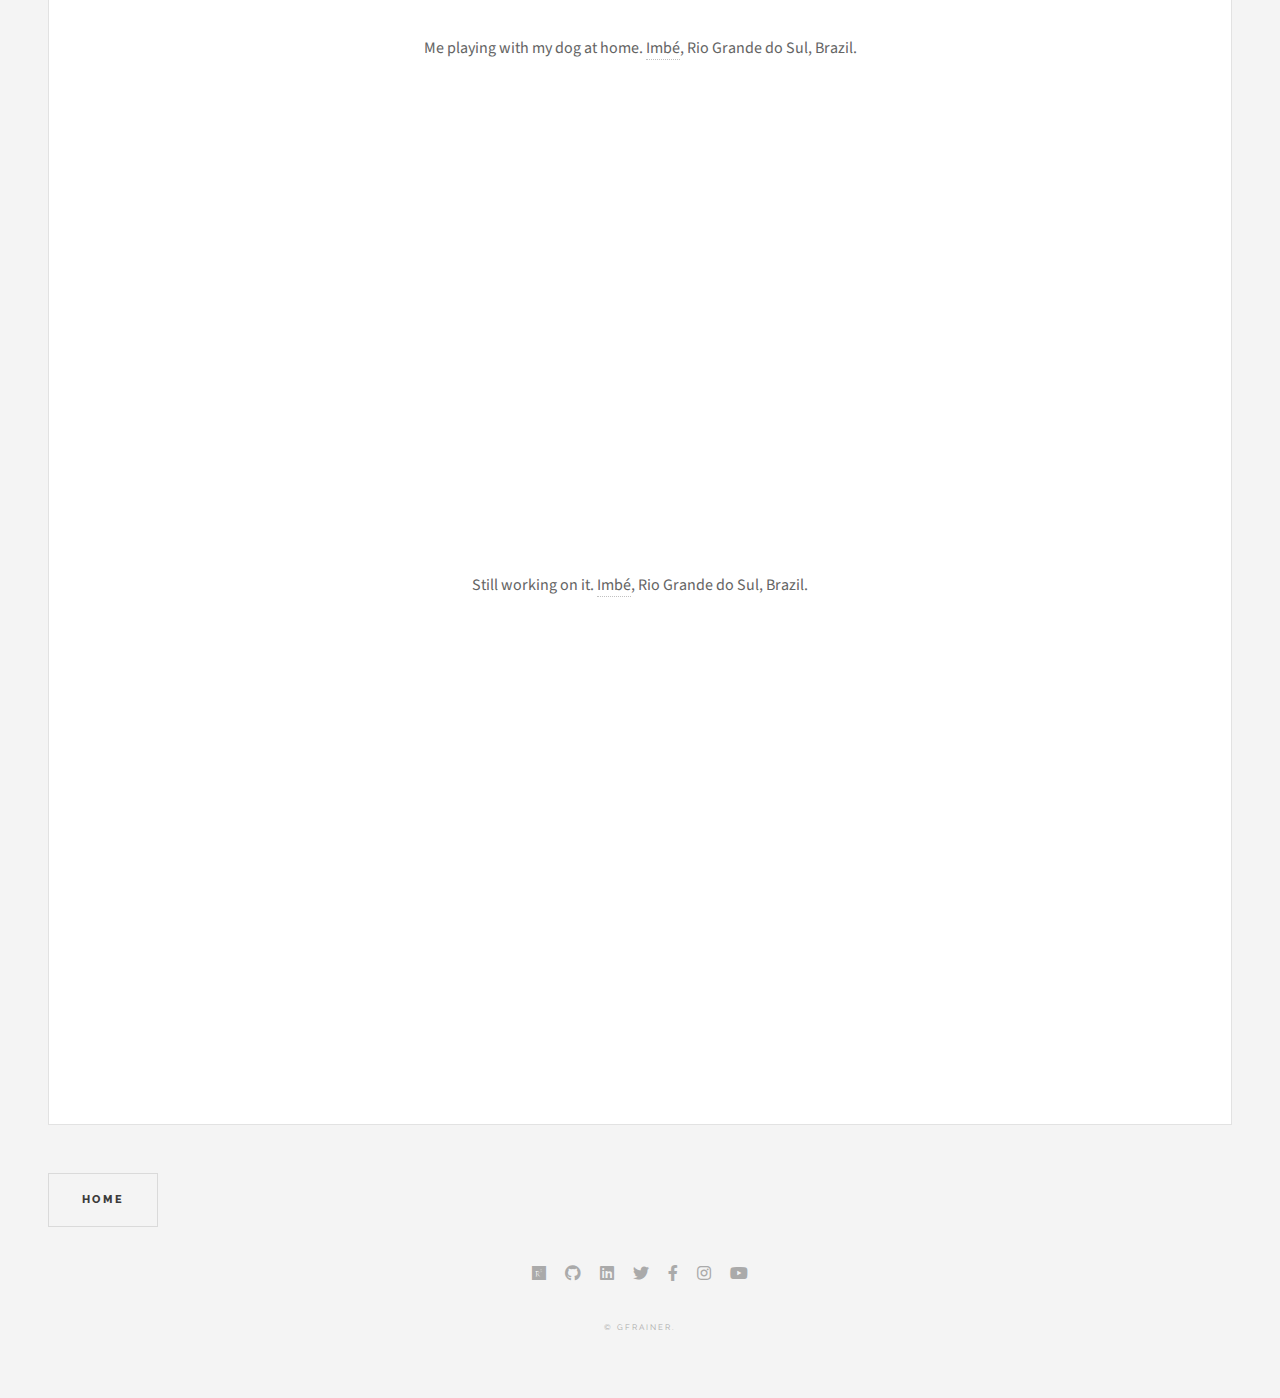
==== commit f120219f: "Update bio.html" ====
--- a/bio.html
+++ b/bio.html
@@ -116,7 +116,7 @@
 								
 								<fieldset>  
 									<legend align=bottom>Where my mind is fifty percent of the time. <a href="https://www.google.com/maps/place/34%C2%B007'31.5%22S+18%C2%B027'08.5%22E/@-34.125427,18.4513211,18z/data=!3m1!4b1!4m14!1m7!3m6!1s0x1dcc401612746cbb:0x565ccdbf9d30220b!2sKalk+Bay,+Cidade+do+Cabo,+7990!3b1!8m2!3d-34.1291678!4d18.4461507!3m5!1s0x0:0x3131e4f546a29426!7e2!8m2!3d-34.1254272!4d18.4523536">Kalk Bay reef</a>, Cape Town, South Africa. Photo: N Serpa.</legend>
-								<span class="image featured"><img src="images/guisurf2.jpg" alt="" /></span>
+								<span class="image featured"><img src="images/IMG_9498 - Copia.jpg" alt="" /></span>
 								</fieldset>
 									
 								<fieldset>  
